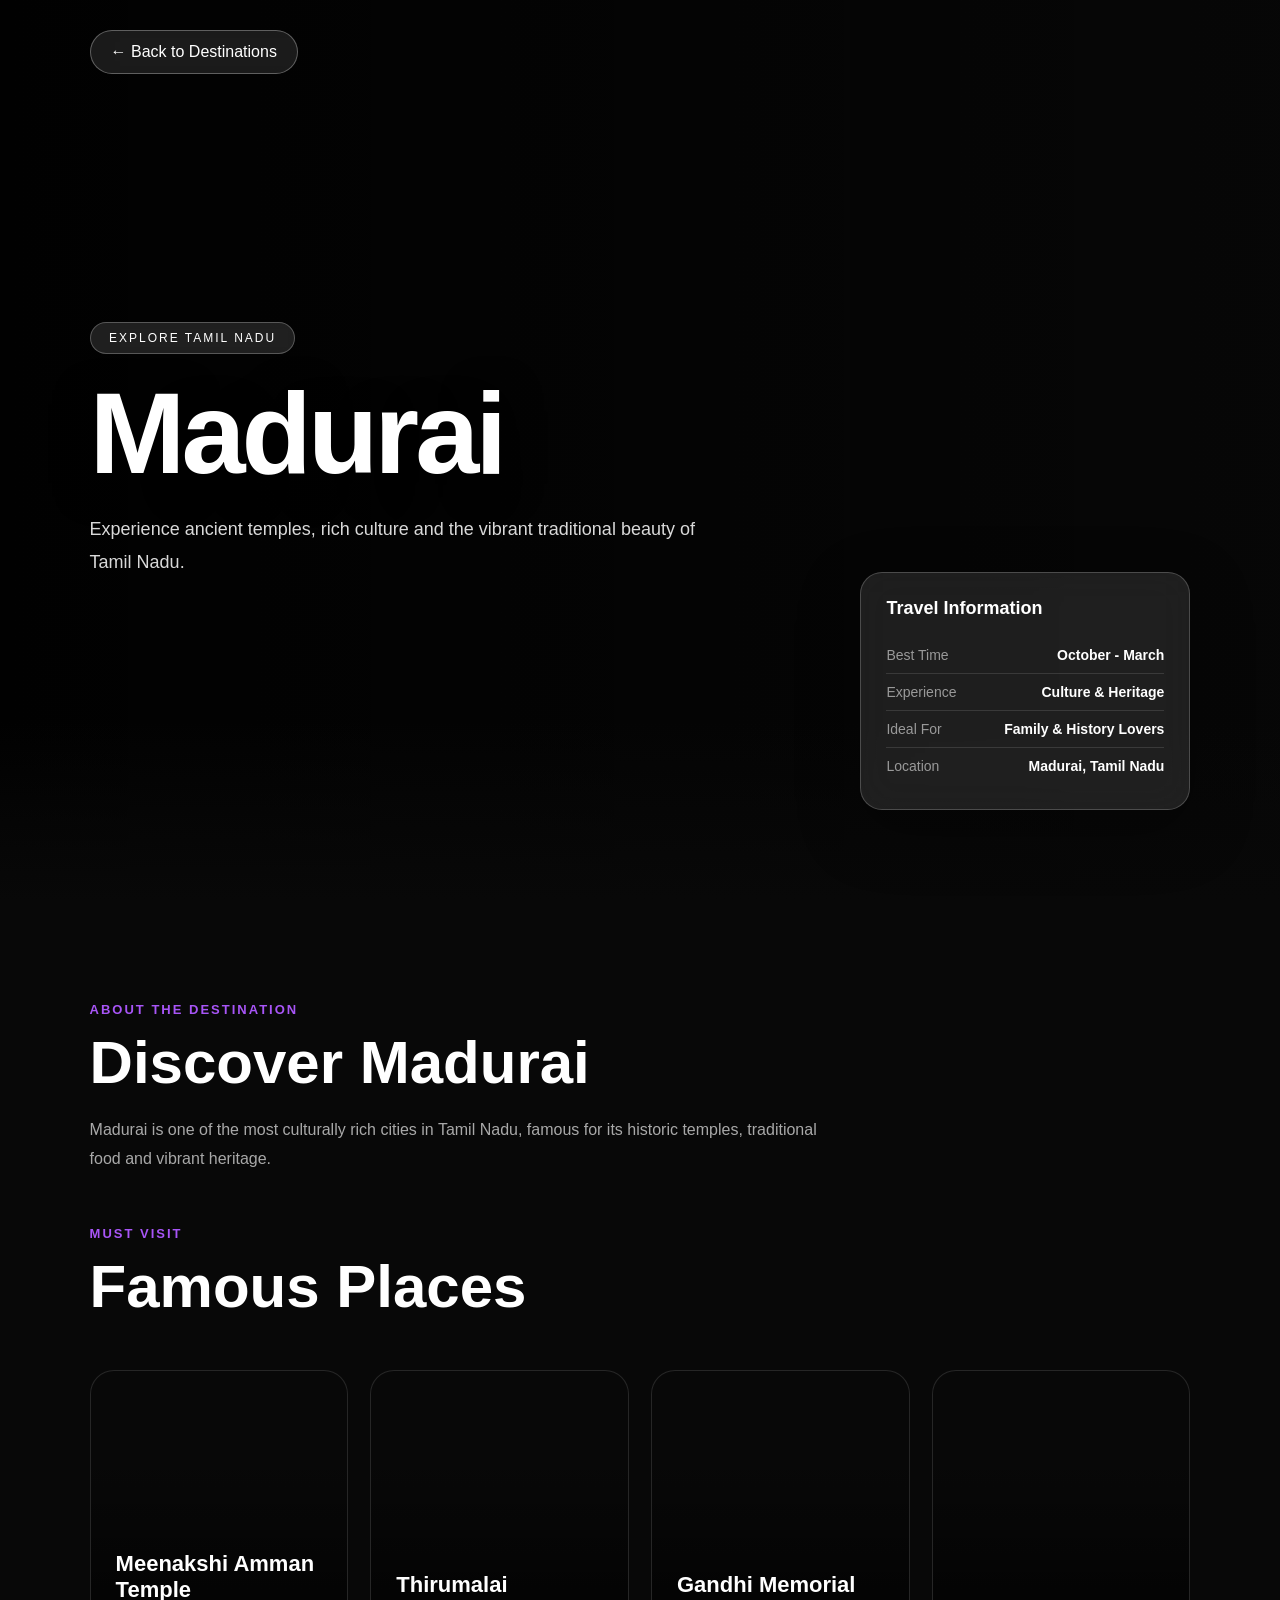
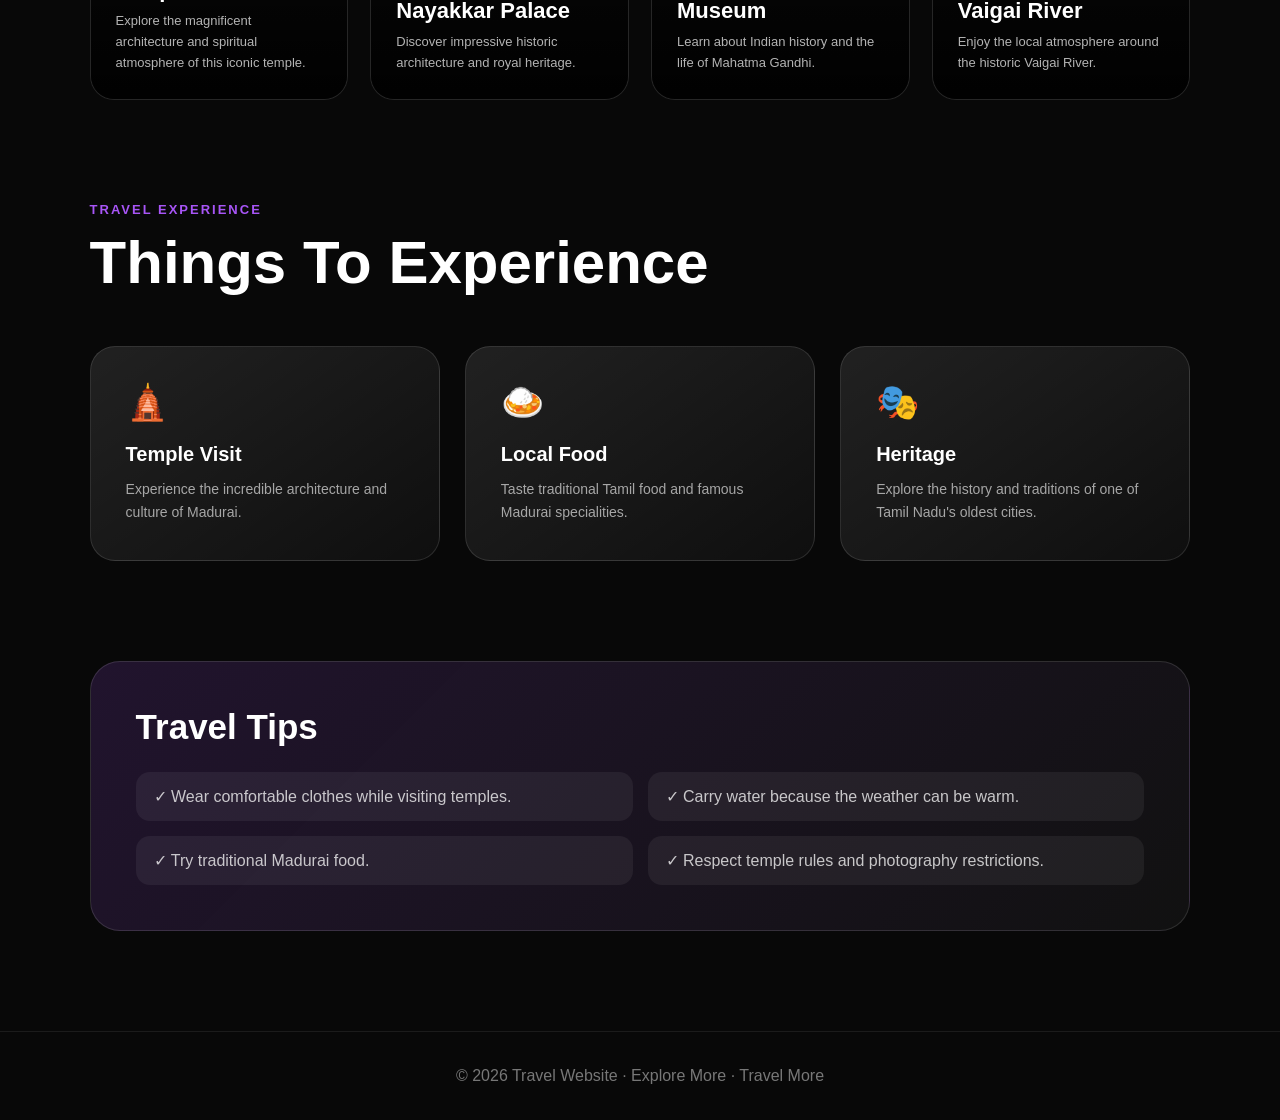
==== destination-details.html @ 2447166f "Update website page" ====
<!DOCTYPE html>
<html lang="en">

<head>
    <meta charset="UTF-8">
    <meta name="viewport" content="width=device-width, initial-scale=1.0">

    <title>Destination Details</title>

    <style>

        * {
            margin: 0;
            padding: 0;
            box-sizing: border-box;
        }

        html {
            scroll-behavior: smooth;
        }

        body {
            font-family: Arial, Helvetica, sans-serif;
            background: #080808;
            color: white;
        }


        /* =========================
           HERO
        ========================= */

        .details-hero {

            min-height: 100vh;

            position: relative;

            display: flex;
            align-items: center;

            padding: 80px 7%;

            background-size: cover;
            background-position: center;

            overflow: hidden;
        }


        .details-hero::before {

            content: "";

            position: absolute;

            inset: 0;

            background:
                linear-gradient(
                    90deg,
                    rgba(0,0,0,0.88),
                    rgba(0,0,0,0.55),
                    rgba(0,0,0,0.20)
                );

            z-index: 0;
        }


        .details-hero::after {

            content: "";

            position: absolute;

            left: 0;
            right: 0;
            bottom: 0;

            height: 180px;

            background:
                linear-gradient(
                    transparent,
                    #080808
                );

            z-index: 1;
        }


        /* =========================
           BACK BUTTON
        ========================= */

        .back-btn {

            position: absolute;

            top: 30px;
            left: 7%;

            z-index: 5;

            padding: 12px 20px;

            border: 1px solid rgba(255,255,255,0.3);

            border-radius: 30px;

            color: white;

            text-decoration: none;

            background: rgba(255,255,255,0.10);

            backdrop-filter: blur(12px);

            transition: 0.3s ease;
        }


        .back-btn:hover {

            background: rgba(255,255,255,0.22);

            transform: translateX(-4px);
        }


        /* =========================
           HERO CONTENT
        ========================= */

        .hero-content {

            position: relative;

            z-index: 3;

            max-width: 750px;
        }


        .hero-tag {

            display: inline-block;

            padding: 8px 18px;

            border-radius: 30px;

            background: rgba(255,255,255,0.12);

            border: 1px solid rgba(255,255,255,0.25);

            backdrop-filter: blur(10px);

            font-size: 12px;

            letter-spacing: 2px;

            margin-bottom: 25px;
        }


        .hero-content h1 {

            font-size: clamp(55px, 9vw, 120px);

            line-height: 0.95;

            margin-bottom: 25px;

            font-weight: 900;

            letter-spacing: -4px;

            text-shadow:
                0 10px 40px rgba(0,0,0,0.6);
        }


        .hero-content p {

            max-width: 650px;

            font-size: 18px;

            line-height: 1.8;

            color: rgba(255,255,255,0.85);
        }


        /* =========================
           QUICK INFO
        ========================= */

        .quick-info {

            position: absolute;

            right: 7%;
            bottom: 90px;

            z-index: 4;

            width: 330px;

            padding: 25px;

            border-radius: 22px;

            background: rgba(255,255,255,0.10);

            border: 1px solid rgba(255,255,255,0.20);

            backdrop-filter: blur(18px);

            box-shadow:
                0 20px 60px rgba(0,0,0,0.35);
        }


        .quick-info h3 {

            margin-bottom: 18px;

            font-size: 18px;
        }


        .info-row {

            display: flex;

            justify-content: space-between;

            gap: 20px;

            padding: 10px 0;

            border-bottom: 1px solid rgba(255,255,255,0.12);

            font-size: 14px;
        }


        .info-row:last-child {

            border-bottom: none;
        }


        .info-row span:first-child {

            color: rgba(255,255,255,0.55);
        }


        /* =========================
           CONTENT
        ========================= */

        .details-content {

            padding: 100px 7%;
        }


        .section-title {

            max-width: 750px;

            margin-bottom: 50px;
        }


        .section-title span {

            color: #a855f7;

            font-size: 13px;

            font-weight: 700;

            letter-spacing: 2px;
        }


        .section-title h2 {

            font-size: clamp(35px, 5vw, 60px);

            margin-top: 12px;

            line-height: 1.1;
        }


        .section-title p {

            margin-top: 20px;

            color: rgba(255,255,255,0.65);

            line-height: 1.8;

            font-size: 16px;
        }


        /* =========================
           FAMOUS PLACES
        ========================= */

        .places-grid {

            display: grid;

            grid-template-columns:
                repeat(4, 1fr);

            gap: 22px;
        }


        .place-card {

            min-height: 330px;

            padding: 25px;

            display: flex;

            flex-direction: column;

            justify-content: flex-end;

            border-radius: 24px;

            overflow: hidden;

            position: relative;

            background-size: cover;

            background-position: center;

            border: 1px solid rgba(255,255,255,0.12);

            transition:
                transform 0.4s ease,
                box-shadow 0.4s ease;
        }


        .place-card::before {

            content: "";

            position: absolute;

            inset: 0;

            background:
                linear-gradient(
                    transparent 25%,
                    rgba(0,0,0,0.90)
                );
        }


        .place-card:hover {

            transform: translateY(-10px);

            box-shadow:
                0 25px 50px rgba(0,0,0,0.45);
        }


        .place-card-content {

            position: relative;

            z-index: 2;
        }


        .place-card h3 {

            font-size: 22px;

            margin-bottom: 8px;
        }


        .place-card p {

            color: rgba(255,255,255,0.70);

            font-size: 13px;

            line-height: 1.6;
        }


        /* =========================
           EXPERIENCE
        ========================= */

        .experience-grid {

            display: grid;

            grid-template-columns:
                repeat(3, 1fr);

            gap: 25px;

            margin-top: 40px;
        }


        .experience-card {

            padding: 35px;

            border-radius: 25px;

            background:
                linear-gradient(
                    145deg,
                    rgba(255,255,255,0.10),
                    rgba(255,255,255,0.03)
                );

            border: 1px solid rgba(255,255,255,0.12);

            transition: 0.4s ease;
        }


        .experience-card:hover {

            transform: translateY(-8px);

            border-color:
                rgba(168,85,247,0.5);
        }


        .experience-icon {

            font-size: 35px;

            margin-bottom: 20px;
        }


        .experience-card h3 {

            margin-bottom: 12px;

            font-size: 20px;
        }


        .experience-card p {

            color: rgba(255,255,255,0.62);

            line-height: 1.7;

            font-size: 14px;
        }


        /* =========================
           TRAVEL TIPS
        ========================= */

        .tips-box {

            margin-top: 100px;

            padding: 45px;

            border-radius: 30px;

            background:
                linear-gradient(
                    135deg,
                    rgba(168,85,247,0.16),
                    rgba(255,255,255,0.04)
                );

            border: 1px solid rgba(255,255,255,0.12);
        }


        .tips-box h2 {

            margin-bottom: 25px;

            font-size: 35px;
        }


        .tips-list {

            display: grid;

            grid-template-columns:
                repeat(2, 1fr);

            gap: 15px;
        }


        .tip {

            padding: 15px 18px;

            border-radius: 14px;

            background: rgba(255,255,255,0.06);

            color: rgba(255,255,255,0.75);
        }


        /* =========================
           FOOTER
        ========================= */

        footer {

            padding: 35px 7%;

            text-align: center;

            color: rgba(255,255,255,0.45);

            border-top:
                1px solid rgba(255,255,255,0.08);
        }


        /* =========================
           TABLET
        ========================= */

        @media (max-width: 1000px) {

            .quick-info {

                position: relative;

                right: auto;
                bottom: auto;

                margin-top: 40px;

                width: 100%;

                max-width: 500px;
            }


            .details-hero {

                padding-top: 130px;

                flex-direction: column;

                align-items: flex-start;
            }


            .places-grid {

                grid-template-columns:
                    repeat(2, 1fr);
            }


            .experience-grid {

                grid-template-columns:
                    repeat(2, 1fr);
            }
        }


        /* =========================
           MOBILE
        ========================= */

        @media (max-width: 600px) {

            .details-hero {

                padding:
                    120px 20px 70px;
            }


            .back-btn {

                left: 20px;

                top: 25px;
            }


            .hero-content h1 {

                font-size: 58px;

                letter-spacing: -2px;
            }


            .hero-content p {

                font-size: 15px;

                line-height: 1.7;
            }


            .quick-info {

                padding: 20px;
            }


            .details-content {

                padding:
                    70px 20px;
            }


            .places-grid {

                grid-template-columns:
                    1fr;
            }


            .experience-grid {

                grid-template-columns:
                    1fr;
            }


            .tips-box {

                padding: 25px;
            }


            .tips-list {

                grid-template-columns:
                    1fr;
            }
        }

    </style>
</head>


<body>


    <!-- HERO -->

    <section
        class="details-hero"
        id="detailsHero"
    >

        <a
            href="index.html"
            class="back-btn"
        >
            ← Back to Destinations
        </a>


        <div class="hero-content">

            <span class="hero-tag">
                EXPLORE TAMIL NADU
            </span>


            <h1 id="placeTitle">
                Madurai
            </h1>


            <p id="placeDescription">
                Discover the beauty, culture and unforgettable
                experiences of this wonderful destination.
            </p>

        </div>


        <div class="quick-info">

            <h3>
                Travel Information
            </h3>


            <div class="info-row">

                <span>
                    Best Time
                </span>

                <strong id="bestTime">
                    October - March
                </strong>

            </div>


            <div class="info-row">

                <span>
                    Experience
                </span>

                <strong id="experience">
                    Culture
                </strong>

            </div>


            <div class="info-row">

                <span>
                    Ideal For
                </span>

                <strong id="idealFor">
                    Family & Friends
                </strong>

            </div>


            <div class="info-row">

                <span>
                    Location
                </span>

                <strong id="location">
                    Tamil Nadu
                </strong>

            </div>

        </div>

    </section>



    <!-- ABOUT -->

    <section class="details-content">

        <div class="section-title">

            <span>
                ABOUT THE DESTINATION
            </span>

            <h2 id="aboutTitle">
                Discover Madurai
            </h2>

            <p id="aboutText">
                Madurai is a beautiful destination known for
                its history, culture, architecture and
                unforgettable travel experiences.
            </p>

        </div>



        <!-- FAMOUS PLACES -->

        <div class="section-title">

            <span>
                MUST VISIT
            </span>

            <h2>
                Famous Places
            </h2>

        </div>


        <div
            class="places-grid"
            id="placesGrid"
        >
        </div>



        <!-- EXPERIENCE -->

        <div
            class="section-title"
            style="margin-top:100px;"
        >

            <span>
                TRAVEL EXPERIENCE
            </span>

            <h2>
                Things To Experience
            </h2>

        </div>


        <div
            class="experience-grid"
            id="experienceGrid"
        >
        </div>



        <!-- TRAVEL TIPS -->

        <div class="tips-box">

            <h2>
                Travel Tips
            </h2>


            <div
                class="tips-list"
                id="tipsList"
            >
            </div>

        </div>

    </section>



    <footer>

        © 2026 Travel Website · Explore More · Travel More

    </footer>



    <script>

        /* ==========================================
           DESTINATION DETAILS DATA
        ========================================== */


        const destinationDetails = {

            "Ooty": {

                image:
                    "https://www.clubmahindra.com/blog/media/section_images/ultimate-o-8ac88a2da056a3d.jpg",

                description:
                    "Escape into misty hills, peaceful lakes and beautiful tea gardens surrounded by nature.",

                bestTime:
                    "October - June",

                experience:
                    "Nature",

                idealFor:
                    "Family & Couples",

                location:
                    "Nilgiris, Tamil Nadu",

                about:
                    "Ooty is a beautiful hill station surrounded by green mountains, tea gardens, peaceful lakes and cool weather.",

                places: [

                    {
                        name: "Ooty Lake",
                        text: "Enjoy peaceful boating and beautiful views.",
                        image: "https://images.unsplash.com/photo-1500534623283-312aade485b7?auto=format&fit=crop&w=900&q=80"
                    },

                    {
                        name: "Doddabetta Peak",
                        text: "Enjoy panoramic views of the Nilgiri hills.",
                        image: "https://images.unsplash.com/photo-1464822759023-fed622ff2c3b?auto=format&fit=crop&w=900&q=80"
                    },

                    {
                        name: "Tea Gardens",
                        text: "Walk through beautiful green tea plantations.",
                        image: "https://images.unsplash.com/photo-1597318181409-cf64d0f5f7c0?auto=format&fit=crop&w=900&q=80"
                    },

                    {
                        name: "Botanical Garden",
                        text: "Explore colourful plants and peaceful gardens.",
                        image: "https://images.unsplash.com/photo-1585320806297-9794b3e4eeae?auto=format&fit=crop&w=900&q=80"
                    }

                ],

                experiences: [

                    ["🌿", "Nature Walks", "Enjoy peaceful walks surrounded by mountains and greenery."],

                    ["🚤", "Boating", "Spend relaxing time near the beautiful Ooty Lake."],

                    ["🍵", "Tea Experience", "Explore the famous tea gardens of the Nilgiris."]

                ],

                tips: [

                    "Carry warm clothes because the weather can be cool.",

                    "Start sightseeing early to avoid crowds.",

                    "Try the famous Nilgiri tea.",

                    "Keep your camera ready for scenic mountain views."

                ]

            },


            "Kodaikanal": {

                image:
                    "https://commons.wikimedia.org/wiki/Special:FilePath/Boating_in_Kodaikanal_Lake_with_Mist.jpg?width=1000",

                description:
                    "Discover cool mountain views, peaceful lakes and charming places surrounded by greenery.",

                bestTime:
                    "April - June",

                experience:
                    "Hill Station",

                idealFor:
                    "Couples & Family",

                location:
                    "Dindigul, Tamil Nadu",

                about:
                    "Kodaikanal is a peaceful hill station famous for its lake, misty mountains, waterfalls and beautiful viewpoints.",

                places: [

                    {
                        name: "Kodaikanal Lake",
                        text: "Enjoy boating and peaceful views around the lake.",
                        image: "https://images.unsplash.com/photo-1500534623283-312aade485b7?auto=format&fit=crop&w=900&q=80"
                    },

                    {
                        name: "Coaker's Walk",
                        text: "Enjoy beautiful valley views from this scenic walkway.",
                        image: "https://images.unsplash.com/photo-1464822759023-fed622ff2c3b?auto=format&fit=crop&w=900&q=80"
                    },

                    {
                        name: "Pillar Rocks",
                        text: "See the famous tall rock formations surrounded by mist.",
                        image: "https://images.unsplash.com/photo-1500534623283-312aade485b7?auto=format&fit=crop&w=900&q=80"
                    },

                    {
                        name: "Silver Cascade",
                        text: "Visit one of the popular waterfalls near Kodaikanal.",
                        image: "https://images.unsplash.com/photo-1433086966358-54859d0ed716?auto=format&fit=crop&w=900&q=80"
                    }

                ],

                experiences: [

                    ["🏔️", "Mountain Views", "Enjoy beautiful landscapes and misty mountain scenery."],

                    ["🚲", "Cycling", "Explore the peaceful roads around the hill station."],

                    ["💧", "Waterfalls", "Discover beautiful waterfalls surrounded by greenery."]

                ],

                tips: [

                    "Carry a light jacket or sweater.",

                    "Avoid driving too fast on hill roads.",

                    "Visit viewpoints during clear weather.",

                    "Keep comfortable shoes for walking."

                ]

            },


            "Madurai": {

                image:
                    "https://www.tamilnadutemples.in/img/madurai-meenakshi/madurai-meenakshi-4.jpg",

                description:
                    "Experience ancient temples, rich culture and the vibrant traditional beauty of Tamil Nadu.",

                bestTime:
                    "October - March",

                experience:
                    "Culture & Heritage",

                idealFor:
                    "Family & History Lovers",

                location:
                    "Madurai, Tamil Nadu",

                about:
                    "Madurai is one of the most culturally rich cities in Tamil Nadu, famous for its historic temples, traditional food and vibrant heritage.",

                places: [

                    {
                        name: "Meenakshi Amman Temple",
                        text: "Explore the magnificent architecture and spiritual atmosphere of this iconic temple.",
                        image: "https://images.unsplash.com/photo-1600100397608-f010f7c1f2a6?auto=format&fit=crop&w=900&q=80"
                    },

                    {
                        name: "Thirumalai Nayakkar Palace",
                        text: "Discover impressive historic architecture and royal heritage.",
                        image: "https://images.unsplash.com/photo-1524492412937-b28074a5d7da?auto=format&fit=crop&w=900&q=80"
                    },

                    {
                        name: "Gandhi Memorial Museum",
                        text: "Learn about Indian history and the life of Mahatma Gandhi.",
                        image: "https://images.unsplash.com/photo-1564507592333-c60657eea523?auto=format&fit=crop&w=900&q=80"
                    },

                    {
                        name: "Vaigai River",
                        text: "Enjoy the local atmosphere around the historic Vaigai River.",
                        image: "https://images.unsplash.com/photo-1470252649378-9c29740c9fa8?auto=format&fit=crop&w=900&q=80"
                    }

                ],

                experiences: [

                    ["🛕", "Temple Visit", "Experience the incredible architecture and culture of Madurai."],

                    ["🍛", "Local Food", "Taste traditional Tamil food and famous Madurai specialities."],

                    ["🎭", "Heritage", "Explore the history and traditions of one of Tamil Nadu's oldest cities."]

                ],

                tips: [

                    "Wear comfortable clothes while visiting temples.",

                    "Carry water because the weather can be warm.",

                    "Try traditional Madurai food.",

                    "Respect temple rules and photography restrictions."

                ]

            },


            "Rameshwaram": {

                image:
                    "https://www.daiwikhotels.com/wp-content/uploads/2024/07/Rectangle-18262-3-2048x1262.jpg",

                description:
                    "Explore sacred temples, beautiful coastal views and one of Tamil Nadu's iconic destinations.",

                bestTime:
                    "October - April",

                experience:
                    "Spiritual & Beach",

                idealFor:
                    "Family & Pilgrims",

                location:
                    "Ramanathapuram, Tamil Nadu",

                about:
                    "Rameshwaram is a famous coastal destination known for its spiritual importance, beautiful beaches and historic landmarks.",

                places: [

                    {
                        name: "Ramanathaswamy Temple",
                        text: "Visit the famous temple known for its magnificent corridors.",
                        image: "https://images.unsplash.com/photo-1564507592333-c60657eea523?auto=format&fit=crop&w=900&q=80"
                    },

                    {
                        name: "Pamban Bridge",
                        text: "Enjoy the spectacular sea views around the historic bridge.",
                        image: "https://images.unsplash.com/photo-1500534623283-312aade485b7?auto=format&fit=crop&w=900&q=80"
                    },

                    {
                        name: "Dhanushkodi",
                        text: "Explore the fascinating coastal landscape of Dhanushkodi.",
                        image: "https://images.unsplash.com/photo-1507525428034-b723cf961d3e?auto=format&fit=crop&w=900&q=80"
                    },

                    {
                        name: "Ariyaman Beach",
                        text: "Relax beside the peaceful coastal waters.",
                        image: "https://images.unsplash.com/photo-1507525428034-b723cf961d3e?auto=format&fit=crop&w=900&q=80"
                    }

                ],

                experiences: [

                    ["🌊", "Beach Time", "Enjoy peaceful coastal views and sea breeze."],

                    ["🛕", "Spiritual Journey", "Explore the famous temples and spiritual landmarks."],

                    ["🚗", "Road Trip", "Enjoy the scenic journey across the Pamban region."]

                ],

                tips: [

                    "Carry sun protection and water.",

                    "Visit temples early in the morning.",

                    "Check local conditions before visiting Dhanushkodi.",

                    "Wear comfortable footwear."

                ]

            },


            "Kanyakumari": {

                image:
                    "https://commons.wikimedia.org/wiki/Special:FilePath/Vivekananda_Rock_Memorial%2C_Kanyakumari.jpg?width=1000",

                description:
                    "Enjoy stunning ocean views, beautiful sunsets and the unique meeting point of three seas.",

                bestTime:
                    "October - March",

                experience:
                    "Beach & Heritage",

                idealFor:
                    "Family & Couples",

                location:
                    "Kanyakumari, Tamil Nadu",

                about:
                    "Kanyakumari is the southernmost coastal destination of mainland India, famous for its ocean views, sunrise and sunset.",

                places: [

                    {
                        name: "Vivekananda Rock Memorial",
                        text: "Visit the iconic memorial located in the sea.",
                        image: "https://images.unsplash.com/photo-1507525428034-b723cf961d3e?auto=format&fit=crop&w=900&q=80"
                    },

                    {
                        name: "Thiruvalluvar Statue",
                        text: "See the magnificent statue standing beside the memorial.",
                        image: "https://images.unsplash.com/photo-1500534623283-312aade485b7?auto=format&fit=crop&w=900&q=80"
                    },

                    {
                        name: "Sunset Point",
                        text: "Enjoy beautiful evening views over the ocean.",
                        image: "https://images.unsplash.com/photo-1500534623283-312aade485b7?auto=format&fit=crop&w=900&q=80"
                    },

                    {
                        name: "Kanyakumari Beach",
                        text: "Relax and enjoy the coastal atmosphere.",
                        image: "https://images.unsplash.com/photo-1507525428034-b723cf961d3e?auto=format&fit=crop&w=900&q=80"
                    }

                ],

                experiences: [

                    ["🌅", "Sunset", "Watch beautiful sunsets over the meeting point of the seas."],

                    ["🌊", "Ocean Views", "Enjoy the unique coastal landscape of Kanyakumari."],

                    ["⛵", "Boat Ride", "Take a boat ride towards the famous rock memorial."]

                ],

                tips: [

                    "Reach the sunrise point early.",

                    "Carry sunglasses and sunscreen.",

                    "Keep some extra time for boat rides.",

                    "Avoid visiting during heavy rain or rough sea conditions."

                ]

            },


            "Yercaud": {

                image:
                    "https://commons.wikimedia.org/wiki/Special:FilePath/Yercaud_lake.jpg?width=1000",

                description:
                    "Relax among green hills, peaceful lakes and scenic viewpoints in this beautiful hill station.",

                bestTime:
                    "October - June",

                experience:
                    "Nature & Hills",

                idealFor:
                    "Family & Couples",

                location:
                    "Salem, Tamil Nadu",

                about:
                    "Yercaud is a peaceful hill station surrounded by coffee plantations, forests, viewpoints and a beautiful lake.",

                places: [

                    {
                        name: "Yercaud Lake",
                        text: "Enjoy boating and peaceful surroundings.",
                        image: "https://images.unsplash.com/photo-1500534623283-312aade485b7?auto=format&fit=crop&w=900&q=80"
                    },

                    {
                        name: "Pagoda Point",
                        text: "Enjoy panoramic views of the surrounding valleys.",
                        image: "https://images.unsplash.com/photo-1464822759023-fed622ff2c3b?auto=format&fit=crop&w=900&q=80"
                    },

                    {
                        name: "Lady's Seat",
                        text: "Relax at one of Yercaud's famous viewpoints.",
                        image: "https://images.unsplash.com/photo-1464822759023-fed622ff2c3b?auto=format&fit=crop&w=900&q=80"
                    },

                    {
                        name: "Coffee Plantations",
                        text: "Explore the green coffee-growing landscapes.",
                        image: "https://images.unsplash.com/photo-1447933601403-0c6688de566e?auto=format&fit=crop&w=900&q=80"
                    }

                ],

                experiences: [

                    ["🌲", "Nature", "Enjoy fresh air and peaceful green surroundings."],

                    ["☕", "Coffee", "Explore the famous coffee plantations of the region."],

                    ["🏔️", "Viewpoints", "Enjoy beautiful valley and mountain views."]

                ],

                tips: [

                    "Carry light warm clothes.",

                    "Drive carefully on hill roads.",

                    "Visit viewpoints during clear weather.",

                    "Try locally grown coffee."

                ]

            },


            "Thanjavur": {

                image:
                    "https://commons.wikimedia.org/wiki/Special:FilePath/Brihadisvara_Temple_during_Maha_Shivaratri-WUS03611_%28edit%29.jpg?width=1000",

                description:
                    "Discover magnificent temples, traditional art and the rich cultural heritage of Tamil Nadu.",

                bestTime:
                    "October - March",

                experience:
                    "Heritage & Culture",

                idealFor:
                    "History Lovers",

                location:
                    "Thanjavur, Tamil Nadu",

                about:
                    "Thanjavur is a major cultural destination known for magnificent temples, classical art, music and traditional heritage.",

                places: [

                    {
                        name: "Brihadeeswarar Temple",
                        text: "Explore the magnificent Chola-era temple architecture.",
                        image: "https://images.unsplash.com/photo-1564507592333-c60657eea523?auto=format&fit=crop&w=900&q=80"
                    },

                    {
                        name: "Thanjavur Palace",
                        text: "Discover the royal history and architecture of Thanjavur.",
                        image: "https://images.unsplash.com/photo-1524492412937-b28074a5d7da?auto=format&fit=crop&w=900&q=80"
                    },

                    {
                        name: "Saraswathi Mahal Library",
                        text: "Explore an important centre of traditional manuscripts and knowledge.",
                        image: "https://images.unsplash.com/photo-1507842217343-583bb7270b66?auto=format&fit=crop&w=900&q=80"
                    },

                    {
                        name: "Art & Handicrafts",
                        text: "Discover famous traditional Thanjavur artistic work.",
                        image: "https://images.unsplash.com/photo-1577083552431-6e5fd01988f5?auto=format&fit=crop&w=900&q=80"
                    }

                ],

                experiences: [

                    ["🛕", "Temple Heritage", "Explore magnificent Chola architecture."],

                    ["🎨", "Traditional Art", "Discover the famous artistic traditions of Thanjavur."],

                    ["📜", "History", "Learn about the rich cultural history of the region."]

                ],

                tips: [

                    "Wear comfortable clothes for temple visits.",

                    "Start sightseeing early.",

                    "Respect heritage-site rules.",

                    "Carry water during outdoor sightseeing."

                ]

            },


            "Coimbatore": {

                image:
                    "https://commons.wikimedia.org/wiki/Special:FilePath/Adiyogi_Shiva_steel_burst_2018.jpg?width=1000",

                description:
                    "Explore waterfalls, temples, greenery and the beautiful natural surroundings of Coimbatore.",

                bestTime:
                    "September - March",

                experience:
                    "Nature & City",

                idealFor:
                    "Family & Friends",

                location:
                    "Coimbatore, Tamil Nadu",

                about:
                    "Coimbatore is a vibrant city surrounded by beautiful mountains, waterfalls, temples and natural attractions.",

                places: [

                    {
                        name: "Adiyogi",
                        text: "Visit the famous giant Adiyogi statue near the foothills.",
                        image: "https://images.unsplash.com/photo-1548013146-72479768bada?auto=format&fit=crop&w=900&q=80"
                    },

                    {
                        name: "Marudamalai Temple",
                        text: "Explore the famous hill temple surrounded by nature.",
                        image: "https://images.unsplash.com/photo-1564507592333-c60657eea523?auto=format&fit=crop&w=900&q=80"
                    },

                    {
                        name: "Siruvani",
                        text: "Enjoy the scenic natural surroundings of the Siruvani region.",
                        image: "https://images.unsplash.com/photo-1433086966358-54859d0ed716?auto=format&fit=crop&w=900&q=80"
                    },

                    {
                        name: "Valparai",
                        text: "Explore tea estates and beautiful mountain landscapes.",
                        image: "https://images.unsplash.com/photo-1464822759023-fed622ff2c3b?auto=format&fit=crop&w=900&q=80"
                    }

                ],

                experiences: [

                    ["🌄", "Mountain Trip", "Explore scenic mountain roads and landscapes."],

                    ["🌿", "Nature", "Enjoy waterfalls and green surroundings."],

                    ["🛕", "Temples", "Visit famous temples surrounded by nature."]

                ],

                tips: [

                    "Plan extra time for mountain trips.",

                    "Carry comfortable shoes.",

                    "Check weather before visiting waterfalls.",

                    "Keep water with you during sightseeing."

                ]

            },


            "Trichy": {

                image:
                    "https://commons.wikimedia.org/wiki/Special:FilePath/Rock_Fortress_-_Tiruchirappalli_-_India.JPG?width=1000",

                description:
                    "Visit historic temples, magnificent rock formations and fascinating cultural landmarks.",

                bestTime:
                    "October - March",

                experience:
                    "History & Culture",

                idealFor:
                    "Family & History Lovers",

                location:
                    "Tiruchirappalli, Tamil Nadu",

                about:
                    "Trichy is a historic city known for its rock fort, ancient temples and important cultural landmarks.",

                places: [

                    {
                        name: "Rockfort Temple",
                        text: "Climb the historic rock and enjoy city views.",
                        image: "https://images.unsplash.com/photo-1564507592333-c60657eea523?auto=format&fit=crop&w=900&q=80"
                    },

                    {
                        name: "Sri Ranganathaswamy Temple",
                        text: "Explore the magnificent temple complex at Srirangam.",
                        image: "https://images.unsplash.com/photo-1564507592333-c60657eea523?auto=format&fit=crop&w=900&q=80"
                    },

                    {
                        name: "Kallanai",
                        text: "Visit the historic Grand Anicut across the Cauvery River.",
                        image: "https://images.unsplash.com/photo-1470252649378-9c29740c9fa8?auto=format&fit=crop&w=900&q=80"
                    },

                    {
                        name: "Srirangam",
                        text: "Discover the historic island town and its cultural heritage.",
                        image: "https://images.unsplash.com/photo-1524492412937-b28074a5d7da?auto=format&fit=crop&w=900&q=80"
                    }

                ],

                experiences: [

                    ["🛕", "Temple Tour", "Explore famous temples and historic architecture."],

                    ["🏛️", "Heritage", "Discover the rich history of Trichy."],

                    ["🌊", "River Views", "Enjoy scenic views around the Cauvery region."]

                ],

                tips: [

                    "Wear comfortable footwear for temple visits.",

                    "Start early when visiting multiple attractions.",

                    "Carry water during outdoor sightseeing.",

                    "Respect temple rules."

                ]

            },


            "Velankanni": {

                image:
                    "https://commons.wikimedia.org/wiki/Special:FilePath/Velankanni_Church_2026.jpg?width=1000",

                description:
                    "Experience a peaceful coastal destination known for its famous church and spiritual atmosphere.",

                bestTime:
                    "August - February",

                experience:
                    "Spiritual & Coastal",

                idealFor:
                    "Family & Pilgrims",

                location:
                    "Nagapattinam, Tamil Nadu",

                about:
                    "Velankanni is a peaceful coastal destination famous for its Basilica, spiritual importance and nearby beaches.",

                places: [

                    {
                        name: "Velankanni Basilica",
                        text: "Visit the famous Basilica and experience its peaceful atmosphere.",
                        image: "https://images.unsplash.com/photo-1524492412937-b28074a5d7da?auto=format&fit=crop&w=900&q=80"
                    },

                    {
                        name: "Velankanni Beach",
                        text: "Relax and enjoy the peaceful coastal surroundings.",
                        image: "https://images.unsplash.com/photo-1507525428034-b723cf961d3e?auto=format&fit=crop&w=900&q=80"
                    },

                    {
                        name: "Nagapattinam",
                        text: "Explore nearby coastal attractions and local culture.",
                        image: "https://images.unsplash.com/photo-1470252649378-9c29740c9fa8?auto=format&fit=crop&w=900&q=80"
                    },

                    {
                        name: "Local Streets",
                        text: "Experience the local atmosphere around the pilgrimage town.",
                        image: "https://images.unsplash.com/photo-1519817650390-64a93db51149?auto=format&fit=crop&w=900&q=80"
                    }

                ],

                experiences: [

                    ["⛪", "Spiritual Visit", "Experience the peaceful atmosphere of the Basilica."],

                    ["🌊", "Beach", "Relax near the beautiful coastal area."],

                    ["🚶", "Local Explore", "Walk around the town and discover its local atmosphere."]

                ],

                tips: [

                    "Dress respectfully when visiting religious places.",

                    "Avoid peak crowds if you prefer a peaceful visit.",

                    "Carry water during outdoor sightseeing.",

                    "Keep important belongings safe in crowded areas."

                ]

            },


            "Chennai": {

                image:
                    "https://images.unsplash.com/photo-1582510003544-4d00b7f74220?auto=format&fit=crop&w=1600&q=85",

                description:
                    "Experience beaches, culture, food, shopping and the vibrant city life of Tamil Nadu's capital.",

                bestTime:
                    "November - February",

                experience:
                    "City & Beach",

                idealFor:
                    "Family & Friends",

                location:
                    "Chennai, Tamil Nadu",

                about:
                    "Chennai is a vibrant coastal city known for Marina Beach, temples, cultural attractions, shopping and delicious South Indian food.",

                places: [

                    {
                        name: "Marina Beach",
                        text: "Enjoy one of India's famous urban beaches.",
                        image: "https://images.unsplash.com/photo-1507525428034-b723cf961d3e?auto=format&fit=crop&w=900&q=80"
                    },

                    {
                        name: "Kapaleeshwarar Temple",
                        text: "Explore beautiful traditional Dravidian architecture.",
                        image: "https://images.unsplash.com/photo-1564507592333-c60657eea523?auto=format&fit=crop&w=900&q=80"
                    },

                    {
                        name: "Fort St. George",
                        text: "Discover an important historic landmark of Chennai.",
                        image: "https://images.unsplash.com/photo-1524492412937-b28074a5d7da?auto=format&fit=crop&w=900&q=80"
                    },

                    {
                        name: "Mylapore",
                        text: "Explore traditional streets, temples and local culture.",
                        image: "https://images.unsplash.com/photo-1519817650390-64a93db51149?auto=format&fit=crop&w=900&q=80"
                    }

                ],

                experiences: [

                    ["🌊", "Beach", "Enjoy the beautiful Chennai coastline."],

                    ["🍛", "Food", "Taste traditional South Indian food and Chennai specialities."],

                    ["🛍️", "Shopping", "Explore markets, shopping streets and modern malls."]

                ],

                tips: [

                    "Avoid travelling during peak traffic hours.",

                    "Carry water because Chennai can be hot.",

                    "Use comfortable footwear for sightseeing.",

                    "Visit beaches during morning or evening."

                ]

            }

        };



        /* ==========================================
           GET SELECTED DESTINATION
        ========================================== */

        const params =
            new URLSearchParams(window.location.search);

        const place =
            params.get("place") || "Madurai";


        const destination =
            destinationDetails[place] ||
            destinationDetails["Madurai"];



        /* ==========================================
           UPDATE HERO
        ========================================== */

        document.getElementById("detailsHero")
            .style.backgroundImage =
            `url("${destination.image}")`;


        document.getElementById("placeTitle")
            .textContent =
            place;


        document.getElementById("placeDescription")
            .textContent =
            destination.description;



        /* ==========================================
           QUICK INFORMATION
        ========================================== */

        document.getElementById("bestTime")
            .textContent =
            destination.bestTime;


        document.getElementById("experience")
            .textContent =
            destination.experience;


        document.getElementById("idealFor")
            .textContent =
            destination.idealFor;


        document.getElementById("location")
            .textContent =
            destination.location;



        /* ==========================================
           ABOUT
        ========================================== */

        document.getElementById("aboutTitle")
            .textContent =
            `Discover ${place}`;


        document.getElementById("aboutText")
            .textContent =
            destination.about;



        /* ==========================================
           FAMOUS PLACES
        ========================================== */

        const placesGrid =
            document.getElementById("placesGrid");


        destination.places.forEach(
            function(placeData) {

                placesGrid.innerHTML += `

                    <div
                        class="place-card"
                        style="background-image:
                        url('${placeData.image}')"
                    >

                        <div class="place-card-content">

                            <h3>
                                ${placeData.name}
                            </h3>

                            <p>
                                ${placeData.text}
                            </p>

                        </div>

                    </div>

                `;

            }
        );



        /* ==========================================
           EXPERIENCES
        ========================================== */

        const experienceGrid =
            document.getElementById("experienceGrid");


        destination.experiences.forEach(
            function(item) {

                experienceGrid.innerHTML += `

                    <div class="experience-card">

                        <div class="experience-icon">
                            ${item[0]}
                        </div>

                        <h3>
                            ${item[1]}
                        </h3>

                        <p>
                            ${item[2]}
                        </p>

                    </div>

                `;

            }
        );



        /* ==========================================
           TRAVEL TIPS
        ========================================== */

        const tipsList =
            document.getElementById("tipsList");


        destination.tips.forEach(
            function(tip) {

                tipsList.innerHTML += `

                    <div class="tip">
                        ✓ ${tip}
                    </div>

                `;

            }
        );

    </script>

</body>

</html>
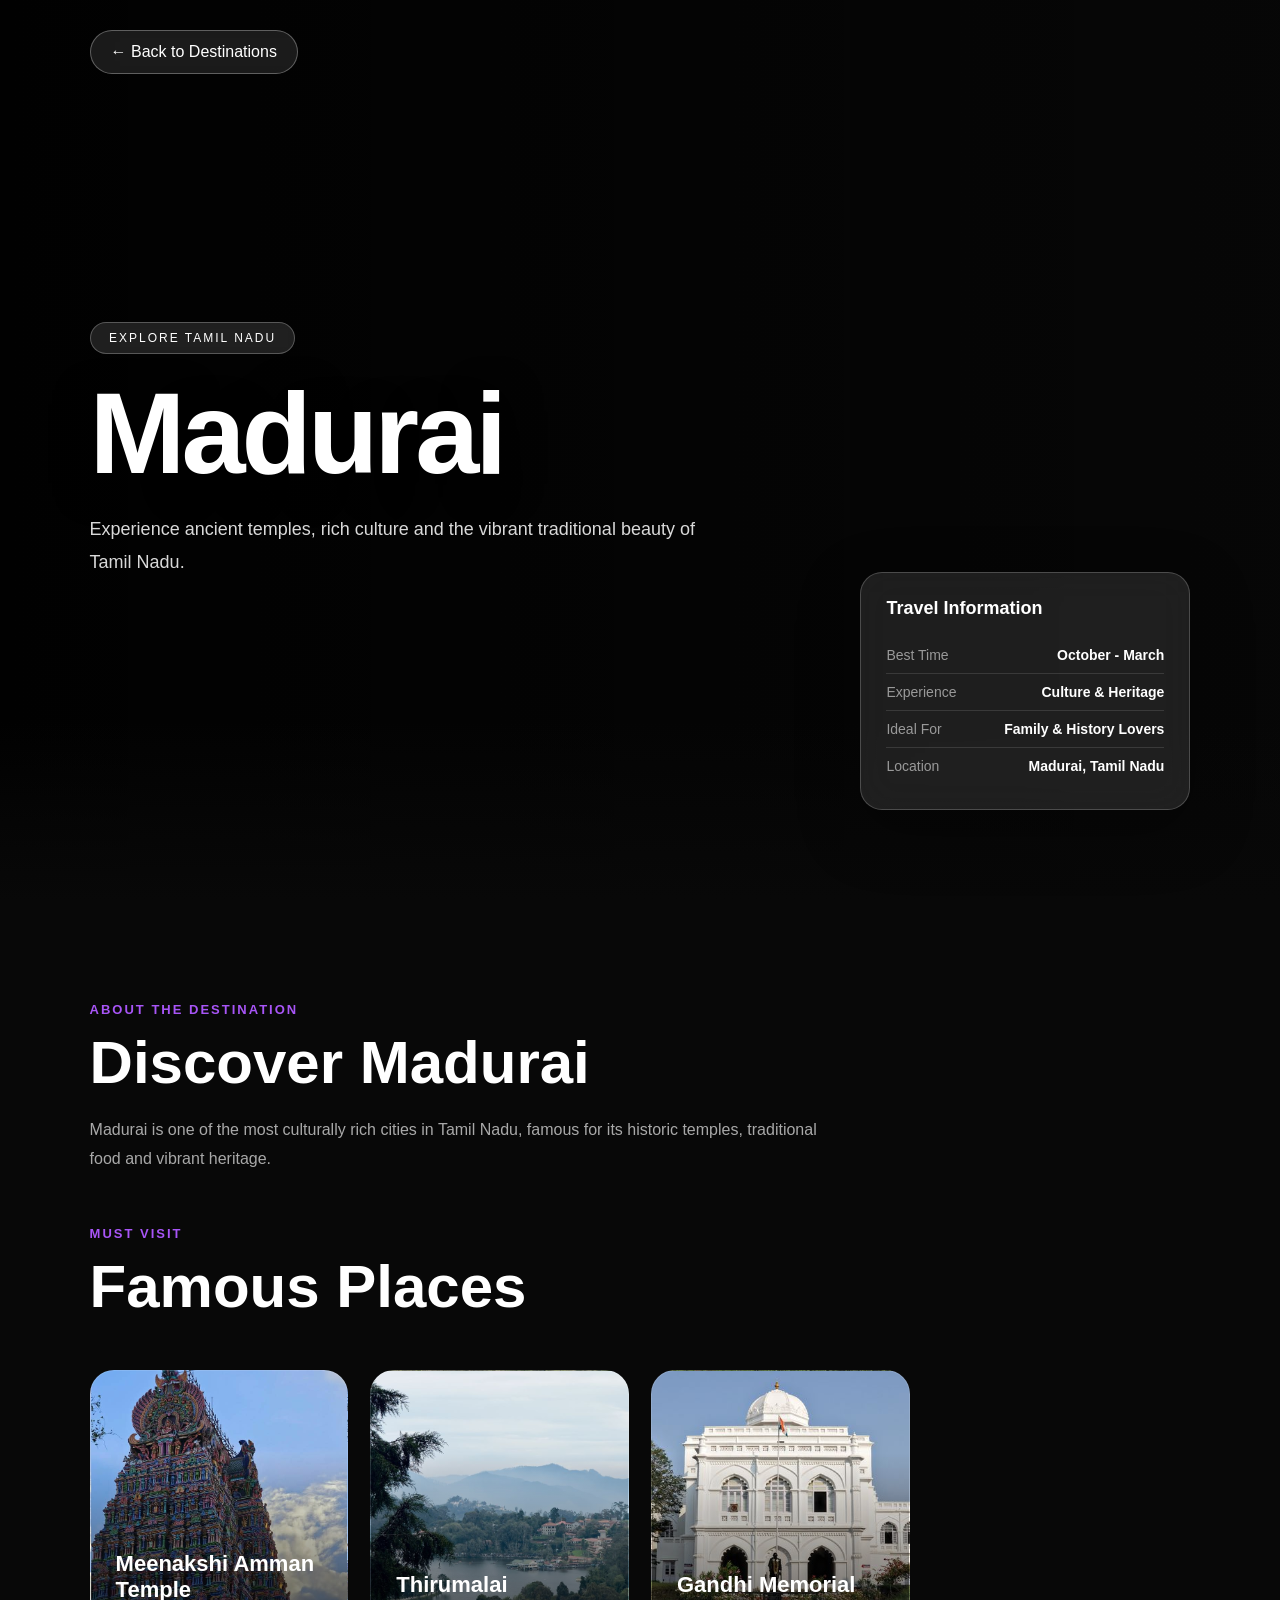
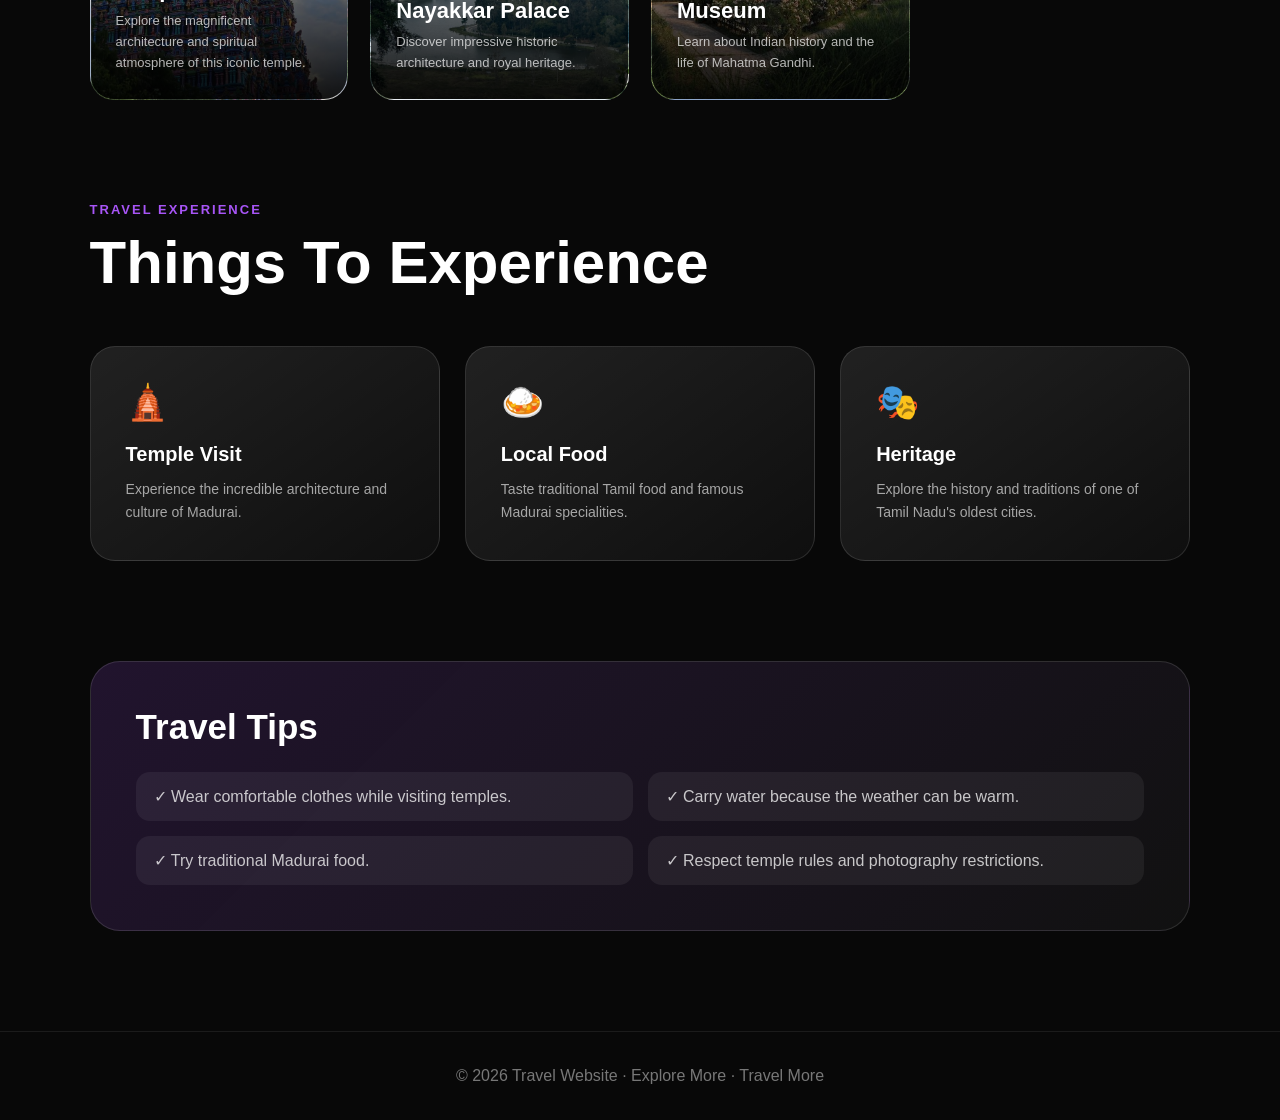
==== commit 5c555d46: "Update Gurudev Travels website" ====
--- a/destination-details.html
+++ b/destination-details.html
@@ -918,25 +918,25 @@
                     {
                         name: "Ooty Lake",
                         text: "Enjoy peaceful boating and beautiful views.",
-                        image: "https://images.unsplash.com/photo-1500534623283-312aade485b7?auto=format&fit=crop&w=900&q=80"
+                        image: "assets/img/ooty_lake.png"
                     },
 
                     {
                         name: "Doddabetta Peak",
                         text: "Enjoy panoramic views of the Nilgiri hills.",
-                        image: "https://images.unsplash.com/photo-1464822759023-fed622ff2c3b?auto=format&fit=crop&w=900&q=80"
+                        image: "assets/img/ooty_doddabetta_peak.png"
                     },
 
                     {
                         name: "Tea Gardens",
                         text: "Walk through beautiful green tea plantations.",
-                        image: "https://images.unsplash.com/photo-1597318181409-cf64d0f5f7c0?auto=format&fit=crop&w=900&q=80"
+                        image: "assets/img/ooty_tea_garden.png"
                     },
 
                     {
                         name: "Botanical Garden",
                         text: "Explore colourful plants and peaceful gardens.",
-                        image: "https://images.unsplash.com/photo-1585320806297-9794b3e4eeae?auto=format&fit=crop&w=900&q=80"
+                        image: "assets/img/ooty_garden.png"
                     }
 
                 ],
@@ -994,25 +994,25 @@
                     {
                         name: "Kodaikanal Lake",
                         text: "Enjoy boating and peaceful views around the lake.",
-                        image: "https://images.unsplash.com/photo-1500534623283-312aade485b7?auto=format&fit=crop&w=900&q=80"
-                    },
-
-                    {
-                        name: "Coaker's Walk",
-                        text: "Enjoy beautiful valley views from this scenic walkway.",
-                        image: "https://images.unsplash.com/photo-1464822759023-fed622ff2c3b?auto=format&fit=crop&w=900&q=80"
-                    },
+                        image: "assets/img/kodai_lake.png"
+                    },
+
+                    // {
+                    //     name: "Coaker's Walk",
+                    //     text: "Enjoy beautiful valley views from this scenic walkway.",
+                    //     image: "assets/img/ooty_doddabetta_peak.png"
+                    // },
 
                     {
                         name: "Pillar Rocks",
                         text: "See the famous tall rock formations surrounded by mist.",
-                        image: "https://images.unsplash.com/photo-1500534623283-312aade485b7?auto=format&fit=crop&w=900&q=80"
+                        image: "assets/img/kodai_pillar_rocks.png"
                     },
 
                     {
                         name: "Silver Cascade",
                         text: "Visit one of the popular waterfalls near Kodaikanal.",
-                        image: "https://images.unsplash.com/photo-1433086966358-54859d0ed716?auto=format&fit=crop&w=900&q=80"
+                        image: "assets/img/kodai_majestic_silver.png"
                     }
 
                 ],
@@ -1070,26 +1070,26 @@
                     {
                         name: "Meenakshi Amman Temple",
                         text: "Explore the magnificent architecture and spiritual atmosphere of this iconic temple.",
-                        image: "https://images.unsplash.com/photo-1600100397608-f010f7c1f2a6?auto=format&fit=crop&w=900&q=80"
+                        image: "assets/img/madurai_temple.png"
                     },
 
                     {
                         name: "Thirumalai Nayakkar Palace",
                         text: "Discover impressive historic architecture and royal heritage.",
-                        image: "https://images.unsplash.com/photo-1524492412937-b28074a5d7da?auto=format&fit=crop&w=900&q=80"
+                        image: "assets/img/kodai_lake.png"
                     },
 
                     {
                         name: "Gandhi Memorial Museum",
                         text: "Learn about Indian history and the life of Mahatma Gandhi.",
-                        image: "https://images.unsplash.com/photo-1564507592333-c60657eea523?auto=format&fit=crop&w=900&q=80"
-                    },
-
-                    {
-                        name: "Vaigai River",
-                        text: "Enjoy the local atmosphere around the historic Vaigai River.",
-                        image: "https://images.unsplash.com/photo-1470252649378-9c29740c9fa8?auto=format&fit=crop&w=900&q=80"
-                    }
+                        image: "assets/img/madurai_ghandhi.png"
+                    },
+
+                    // {
+                    //     name: "Vaigai River",
+                    //     text: "Enjoy the local atmosphere around the historic Vaigai River.",
+                    //     image: "assets/img/kodai_lake.png"
+                    // }
 
                 ],
 
@@ -1146,25 +1146,25 @@
                     {
                         name: "Ramanathaswamy Temple",
                         text: "Visit the famous temple known for its magnificent corridors.",
-                        image: "https://images.unsplash.com/photo-1564507592333-c60657eea523?auto=format&fit=crop&w=900&q=80"
+                        image: "assets/img/ramesh_temple.png"
                     },
 
                     {
                         name: "Pamban Bridge",
                         text: "Enjoy the spectacular sea views around the historic bridge.",
-                        image: "https://images.unsplash.com/photo-1500534623283-312aade485b7?auto=format&fit=crop&w=900&q=80"
+                        image: "assets/img/ramesh_pamban_bridge.png"
                     },
 
                     {
                         name: "Dhanushkodi",
                         text: "Explore the fascinating coastal landscape of Dhanushkodi.",
-                        image: "https://images.unsplash.com/photo-1507525428034-b723cf961d3e?auto=format&fit=crop&w=900&q=80"
+                        image: "assets/img/ramesh_dhanushkodi.png"
                     },
 
                     {
                         name: "Ariyaman Beach",
                         text: "Relax beside the peaceful coastal waters.",
-                        image: "https://images.unsplash.com/photo-1507525428034-b723cf961d3e?auto=format&fit=crop&w=900&q=80"
+                        image: "assets/img/ramesh_beach.png"
                     }
 
                 ],
@@ -1222,25 +1222,25 @@
                     {
                         name: "Vivekananda Rock Memorial",
                         text: "Visit the iconic memorial located in the sea.",
-                        image: "https://images.unsplash.com/photo-1507525428034-b723cf961d3e?auto=format&fit=crop&w=900&q=80"
+                        image: "assets/img/kanya_vivekanand.png"
                     },
 
                     {
                         name: "Thiruvalluvar Statue",
                         text: "See the magnificent statue standing beside the memorial.",
-                        image: "https://images.unsplash.com/photo-1500534623283-312aade485b7?auto=format&fit=crop&w=900&q=80"
+                        image: "assets/img/kanya_thiruvallluvar.png"
                     },
 
                     {
                         name: "Sunset Point",
                         text: "Enjoy beautiful evening views over the ocean.",
-                        image: "https://images.unsplash.com/photo-1500534623283-312aade485b7?auto=format&fit=crop&w=900&q=80"
+                        image: "assets/img/kanja_sunset.png"
                     },
 
                     {
                         name: "Kanyakumari Beach",
                         text: "Relax and enjoy the coastal atmosphere.",
-                        image: "https://images.unsplash.com/photo-1507525428034-b723cf961d3e?auto=format&fit=crop&w=900&q=80"
+                        image: "assets/img/kanya_beach.png"
                     }
 
                 ],
@@ -1298,26 +1298,26 @@
                     {
                         name: "Yercaud Lake",
                         text: "Enjoy boating and peaceful surroundings.",
-                        image: "https://images.unsplash.com/photo-1500534623283-312aade485b7?auto=format&fit=crop&w=900&q=80"
-                    },
-
-                    {
-                        name: "Pagoda Point",
-                        text: "Enjoy panoramic views of the surrounding valleys.",
-                        image: "https://images.unsplash.com/photo-1464822759023-fed622ff2c3b?auto=format&fit=crop&w=900&q=80"
-                    },
-
-                    {
-                        name: "Lady's Seat",
-                        text: "Relax at one of Yercaud's famous viewpoints.",
-                        image: "https://images.unsplash.com/photo-1464822759023-fed622ff2c3b?auto=format&fit=crop&w=900&q=80"
-                    },
-
-                    {
-                        name: "Coffee Plantations",
-                        text: "Explore the green coffee-growing landscapes.",
-                        image: "https://images.unsplash.com/photo-1447933601403-0c6688de566e?auto=format&fit=crop&w=900&q=80"
-                    }
+                        image: "assets/img/yercaud_lake.png"
+                    },
+
+                    {
+                        name: "Garden",
+                        text: "Beautiful place surrounded by colorful flowers",
+                        image: "assets/img/yercaud_garden.png"
+                    },
+
+                    // {
+                    //     name: "Lady's Seat",
+                    //     text: "Relax at one of Yercaud's famous viewpoints.",
+                    //     image: "assets/img/kanya_beach.png"
+                    // },
+
+                    // {
+                    //     name: "Coffee Plantations",
+                    //     text: "Explore the green coffee-growing landscapes.",
+                    //     image: "assets/img/kanya_beach.png"
+                    // }
 
                 ],
 
@@ -1374,25 +1374,25 @@
                     {
                         name: "Brihadeeswarar Temple",
                         text: "Explore the magnificent Chola-era temple architecture.",
-                        image: "https://images.unsplash.com/photo-1564507592333-c60657eea523?auto=format&fit=crop&w=900&q=80"
+                        image: "assets/img/thanja_temple.png"
                     },
 
                     {
                         name: "Thanjavur Palace",
                         text: "Discover the royal history and architecture of Thanjavur.",
-                        image: "https://images.unsplash.com/photo-1524492412937-b28074a5d7da?auto=format&fit=crop&w=900&q=80"
+                        image: "assets/img/thanja_palace.png"
                     },
 
                     {
                         name: "Saraswathi Mahal Library",
                         text: "Explore an important centre of traditional manuscripts and knowledge.",
-                        image: "https://images.unsplash.com/photo-1507842217343-583bb7270b66?auto=format&fit=crop&w=900&q=80"
+                        image: "assets/img/thanja_maratha_palace.png"
                     },
 
                     {
                         name: "Art & Handicrafts",
                         text: "Discover famous traditional Thanjavur artistic work.",
-                        image: "https://images.unsplash.com/photo-1577083552431-6e5fd01988f5?auto=format&fit=crop&w=900&q=80"
+                        image: "assets/img/thanja_bhoma.png"
                     }
 
                 ],
@@ -1450,25 +1450,25 @@
                     {
                         name: "Adiyogi",
                         text: "Visit the famous giant Adiyogi statue near the foothills.",
-                        image: "https://images.unsplash.com/photo-1548013146-72479768bada?auto=format&fit=crop&w=900&q=80"
+                        image: "assets/img/coimb_shiva.png"
                     },
 
                     {
                         name: "Marudamalai Temple",
                         text: "Explore the famous hill temple surrounded by nature.",
-                        image: "https://images.unsplash.com/photo-1564507592333-c60657eea523?auto=format&fit=crop&w=900&q=80"
+                        image: "assets/img/coimb_marudhamalai.png"
                     },
 
                     {
                         name: "Siruvani",
                         text: "Enjoy the scenic natural surroundings of the Siruvani region.",
-                        image: "https://images.unsplash.com/photo-1433086966358-54859d0ed716?auto=format&fit=crop&w=900&q=80"
+                        image: "assets/img/coimb_sirvani_waterfall.png"
                     },
 
                     {
                         name: "Valparai",
                         text: "Explore tea estates and beautiful mountain landscapes.",
-                        image: "https://images.unsplash.com/photo-1464822759023-fed622ff2c3b?auto=format&fit=crop&w=900&q=80"
+                        image: "assets/img/coimb_valparai.png"
                     }
 
                 ],
@@ -1526,26 +1526,26 @@
                     {
                         name: "Rockfort Temple",
                         text: "Climb the historic rock and enjoy city views.",
-                        image: "https://images.unsplash.com/photo-1564507592333-c60657eea523?auto=format&fit=crop&w=900&q=80"
+                        image: "assets/img/trichy_ganpathi_temple.png"
                     },
 
                     {
                         name: "Sri Ranganathaswamy Temple",
                         text: "Explore the magnificent temple complex at Srirangam.",
-                        image: "https://images.unsplash.com/photo-1564507592333-c60657eea523?auto=format&fit=crop&w=900&q=80"
+                        image: "assets/img/tichy_temple.png"
                     },
 
                     {
                         name: "Kallanai",
                         text: "Visit the historic Grand Anicut across the Cauvery River.",
-                        image: "https://images.unsplash.com/photo-1470252649378-9c29740c9fa8?auto=format&fit=crop&w=900&q=80"
-                    },
-
-                    {
-                        name: "Srirangam",
-                        text: "Discover the historic island town and its cultural heritage.",
-                        image: "https://images.unsplash.com/photo-1524492412937-b28074a5d7da?auto=format&fit=crop&w=900&q=80"
-                    }
+                        image: "assets/img/tichy_kallanai.png"
+                    },
+
+                    // {
+                    //     name: "Srirangam",
+                    //     text: "Discover the historic island town and its cultural heritage.",
+                    //     image: "assets/img/coimb_valparai.png"
+                    // }
 
                 ],
 
@@ -1602,26 +1602,26 @@
                     {
                         name: "Velankanni Basilica",
                         text: "Visit the famous Basilica and experience its peaceful atmosphere.",
-                        image: "https://images.unsplash.com/photo-1524492412937-b28074a5d7da?auto=format&fit=crop&w=900&q=80"
+                        image: "assets/img/velan_basilica.png"
                     },
 
                     {
                         name: "Velankanni Beach",
                         text: "Relax and enjoy the peaceful coastal surroundings.",
-                        image: "https://images.unsplash.com/photo-1507525428034-b723cf961d3e?auto=format&fit=crop&w=900&q=80"
-                    },
-
-                    {
-                        name: "Nagapattinam",
-                        text: "Explore nearby coastal attractions and local culture.",
-                        image: "https://images.unsplash.com/photo-1470252649378-9c29740c9fa8?auto=format&fit=crop&w=900&q=80"
-                    },
-
-                    {
-                        name: "Local Streets",
-                        text: "Experience the local atmosphere around the pilgrimage town.",
-                        image: "https://images.unsplash.com/photo-1519817650390-64a93db51149?auto=format&fit=crop&w=900&q=80"
-                    }
+                        image: "assets/img/velan_beach.png"
+                    },
+
+                    // {
+                    //     name: "Nagapattinam",
+                    //     text: "Explore nearby coastal attractions and local culture.",
+                    //     image: "assets/img/tichy_kallanai.png"
+                    // },
+
+                    // {
+                    //     name: "Local Streets",
+                    //     text: "Experience the local atmosphere around the pilgrimage town.",
+                    //     image: "assets/img/tichy_kallanai.png"
+                    // }
 
                 ],
 
@@ -1649,81 +1649,6 @@
 
             },
 
-
-            "Chennai": {
-
-                image:
-                    "https://images.unsplash.com/photo-1582510003544-4d00b7f74220?auto=format&fit=crop&w=1600&q=85",
-
-                description:
-                    "Experience beaches, culture, food, shopping and the vibrant city life of Tamil Nadu's capital.",
-
-                bestTime:
-                    "November - February",
-
-                experience:
-                    "City & Beach",
-
-                idealFor:
-                    "Family & Friends",
-
-                location:
-                    "Chennai, Tamil Nadu",
-
-                about:
-                    "Chennai is a vibrant coastal city known for Marina Beach, temples, cultural attractions, shopping and delicious South Indian food.",
-
-                places: [
-
-                    {
-                        name: "Marina Beach",
-                        text: "Enjoy one of India's famous urban beaches.",
-                        image: "https://images.unsplash.com/photo-1507525428034-b723cf961d3e?auto=format&fit=crop&w=900&q=80"
-                    },
-
-                    {
-                        name: "Kapaleeshwarar Temple",
-                        text: "Explore beautiful traditional Dravidian architecture.",
-                        image: "https://images.unsplash.com/photo-1564507592333-c60657eea523?auto=format&fit=crop&w=900&q=80"
-                    },
-
-                    {
-                        name: "Fort St. George",
-                        text: "Discover an important historic landmark of Chennai.",
-                        image: "https://images.unsplash.com/photo-1524492412937-b28074a5d7da?auto=format&fit=crop&w=900&q=80"
-                    },
-
-                    {
-                        name: "Mylapore",
-                        text: "Explore traditional streets, temples and local culture.",
-                        image: "https://images.unsplash.com/photo-1519817650390-64a93db51149?auto=format&fit=crop&w=900&q=80"
-                    }
-
-                ],
-
-                experiences: [
-
-                    ["🌊", "Beach", "Enjoy the beautiful Chennai coastline."],
-
-                    ["🍛", "Food", "Taste traditional South Indian food and Chennai specialities."],
-
-                    ["🛍️", "Shopping", "Explore markets, shopping streets and modern malls."]
-
-                ],
-
-                tips: [
-
-                    "Avoid travelling during peak traffic hours.",
-
-                    "Carry water because Chennai can be hot.",
-
-                    "Use comfortable footwear for sightseeing.",
-
-                    "Visit beaches during morning or evening."
-
-                ]
-
-            }
 
         };
 
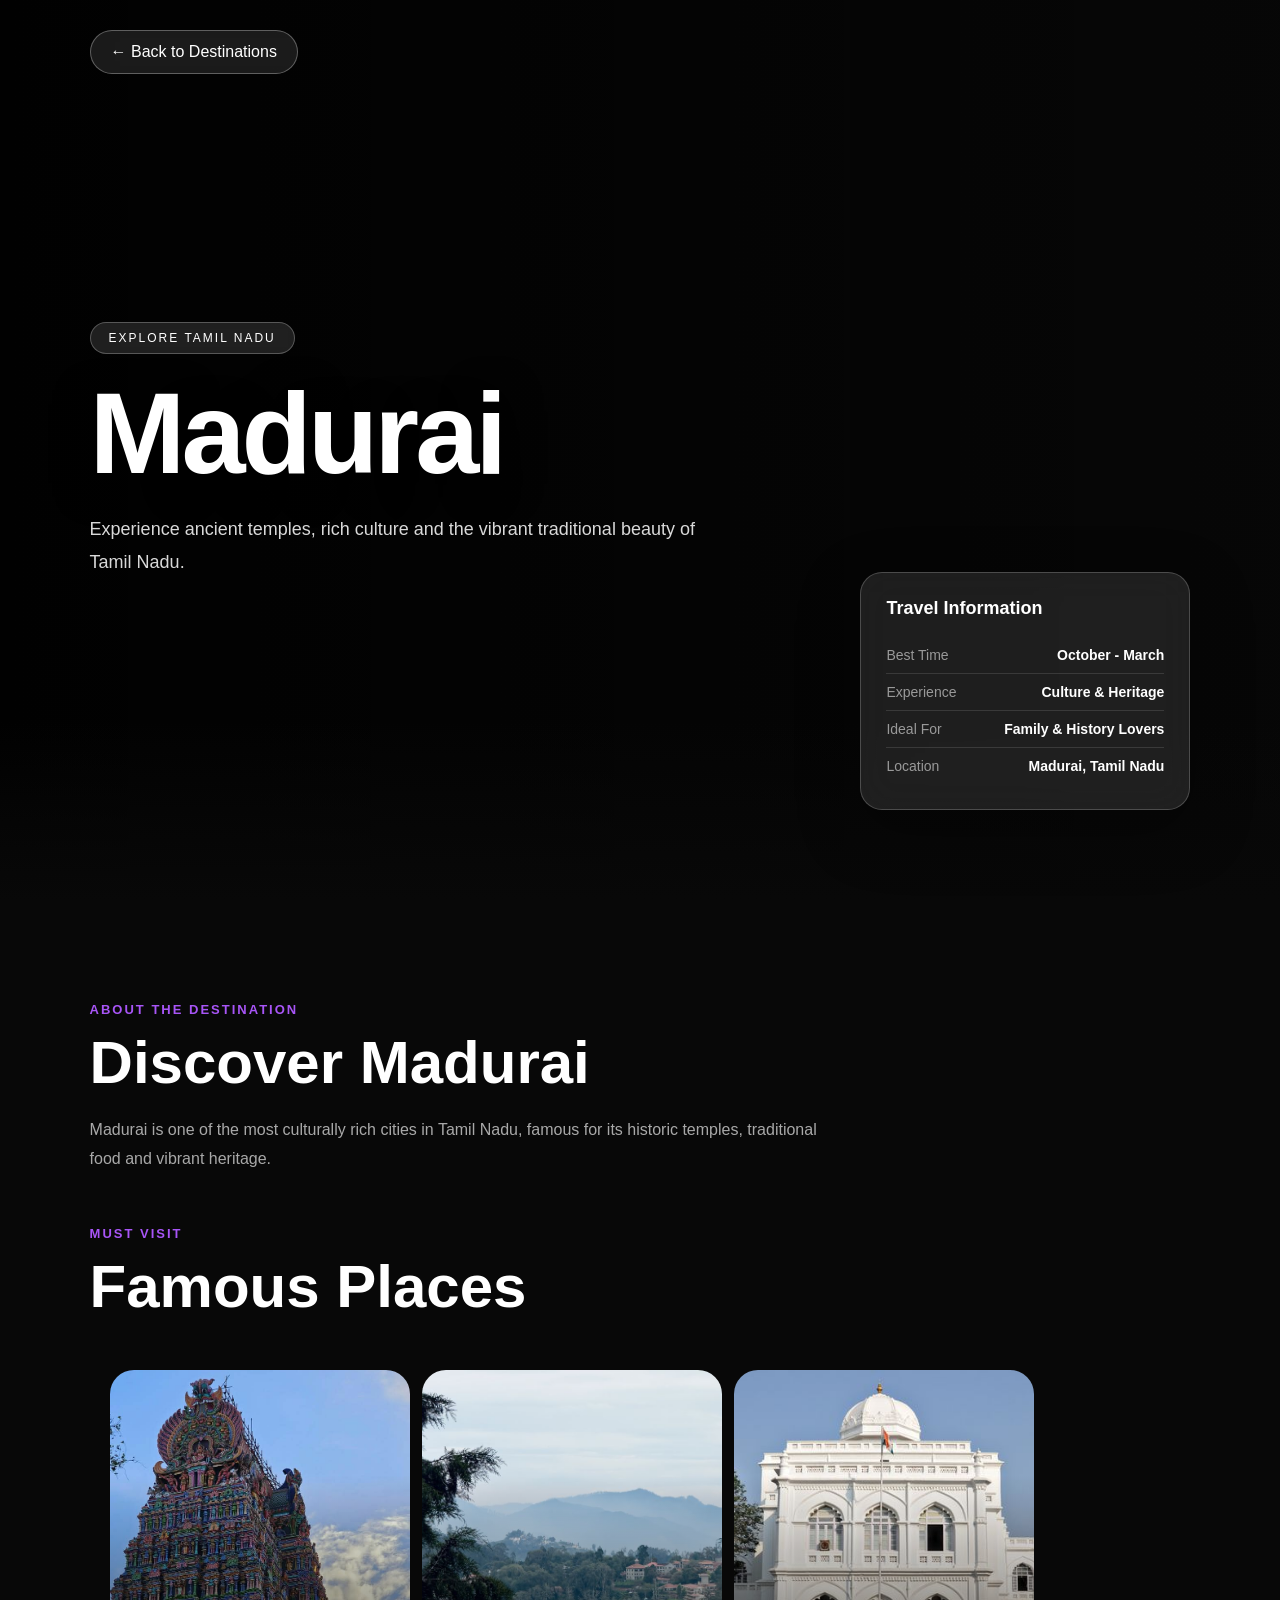
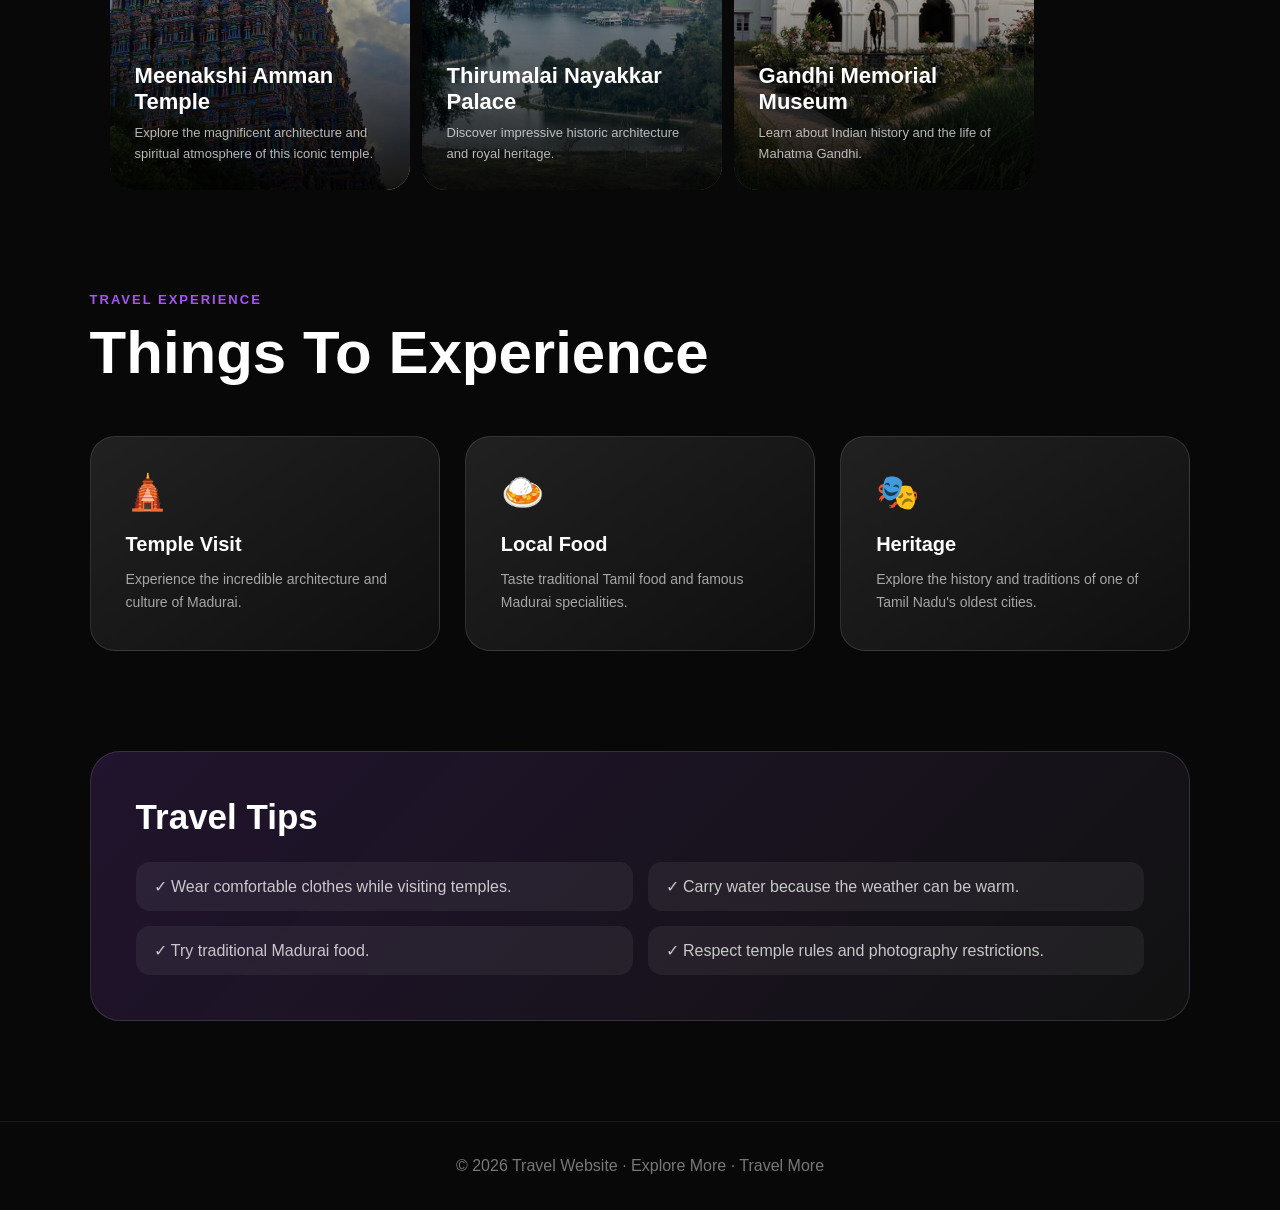
==== commit cf444a5a: "Update Gurudev Travels website" ====
--- a/destination-details.html
+++ b/destination-details.html
@@ -8,7 +8,6 @@
     <title>Destination Details</title>
 
     <style>
-
         * {
             margin: 0;
             padding: 0;
@@ -57,12 +56,10 @@
             inset: 0;
 
             background:
-                linear-gradient(
-                    90deg,
-                    rgba(0,0,0,0.88),
-                    rgba(0,0,0,0.55),
-                    rgba(0,0,0,0.20)
-                );
+                linear-gradient(90deg,
+                    rgba(0, 0, 0, 0.88),
+                    rgba(0, 0, 0, 0.55),
+                    rgba(0, 0, 0, 0.20));
 
             z-index: 0;
         }
@@ -81,10 +78,8 @@
             height: 180px;
 
             background:
-                linear-gradient(
-                    transparent,
-                    #080808
-                );
+                linear-gradient(transparent,
+                    #080808);
 
             z-index: 1;
         }
@@ -105,7 +100,7 @@
 
             padding: 12px 20px;
 
-            border: 1px solid rgba(255,255,255,0.3);
+            border: 1px solid rgba(255, 255, 255, 0.3);
 
             border-radius: 30px;
 
@@ -113,7 +108,7 @@
 
             text-decoration: none;
 
-            background: rgba(255,255,255,0.10);
+            background: rgba(255, 255, 255, 0.10);
 
             backdrop-filter: blur(12px);
 
@@ -123,7 +118,7 @@
 
         .back-btn:hover {
 
-            background: rgba(255,255,255,0.22);
+            background: rgba(255, 255, 255, 0.22);
 
             transform: translateX(-4px);
         }
@@ -151,9 +146,9 @@
 
             border-radius: 30px;
 
-            background: rgba(255,255,255,0.12);
-
-            border: 1px solid rgba(255,255,255,0.25);
+            background: rgba(255, 255, 255, 0.12);
+
+            border: 1px solid rgba(255, 255, 255, 0.25);
 
             backdrop-filter: blur(10px);
 
@@ -178,7 +173,7 @@
             letter-spacing: -4px;
 
             text-shadow:
-                0 10px 40px rgba(0,0,0,0.6);
+                0 10px 40px rgba(0, 0, 0, 0.6);
         }
 
 
@@ -190,7 +185,7 @@
 
             line-height: 1.8;
 
-            color: rgba(255,255,255,0.85);
+            color: rgba(255, 255, 255, 0.85);
         }
 
 
@@ -213,14 +208,14 @@
 
             border-radius: 22px;
 
-            background: rgba(255,255,255,0.10);
-
-            border: 1px solid rgba(255,255,255,0.20);
+            background: rgba(255, 255, 255, 0.10);
+
+            border: 1px solid rgba(255, 255, 255, 0.20);
 
             backdrop-filter: blur(18px);
 
             box-shadow:
-                0 20px 60px rgba(0,0,0,0.35);
+                0 20px 60px rgba(0, 0, 0, 0.35);
         }
 
 
@@ -242,7 +237,7 @@
 
             padding: 10px 0;
 
-            border-bottom: 1px solid rgba(255,255,255,0.12);
+            border-bottom: 1px solid rgba(255, 255, 255, 0.12);
 
             font-size: 14px;
         }
@@ -256,7 +251,7 @@
 
         .info-row span:first-child {
 
-            color: rgba(255,255,255,0.55);
+            color: rgba(255, 255, 255, 0.55);
         }
 
 
@@ -304,7 +299,7 @@
 
             margin-top: 20px;
 
-            color: rgba(255,255,255,0.65);
+            color: rgba(255, 255, 255, 0.65);
 
             line-height: 1.8;
 
@@ -316,96 +311,81 @@
            FAMOUS PLACES
         ========================= */
 
-        .places-grid {
-
-            display: grid;
-
-            grid-template-columns:
-                repeat(4, 1fr);
-
-            gap: 22px;
-        }
-
-
-        .place-card {
-
-            min-height: 330px;
-
-            padding: 25px;
-
-            display: flex;
-
-            flex-direction: column;
-
-            justify-content: flex-end;
-
-            border-radius: 24px;
-
-            overflow: hidden;
-
-            position: relative;
-
-            background-size: cover;
-
-            background-position: center;
-
-            border: 1px solid rgba(255,255,255,0.12);
-
-            transition:
-                transform 0.4s ease,
-                box-shadow 0.4s ease;
-        }
-
-
-        .place-card::before {
-
-            content: "";
-
-            position: absolute;
-
-            inset: 0;
-
-            background:
-                linear-gradient(
-                    transparent 25%,
-                    rgba(0,0,0,0.90)
-                );
-        }
-
-
-        .place-card:hover {
-
-            transform: translateY(-10px);
-
-            box-shadow:
-                0 25px 50px rgba(0,0,0,0.45);
-        }
-
-
-        .place-card-content {
-
-            position: relative;
-
-            z-index: 2;
-        }
-
-
-        .place-card h3 {
-
-            font-size: 22px;
-
-            margin-bottom: 8px;
-        }
-
-
-        .place-card p {
-
-            color: rgba(255,255,255,0.70);
-
-            font-size: 13px;
-
-            line-height: 1.6;
-        }
+
+
+/* =========================
+   FAMOUS PLACES
+========================= */
+
+.places-grid {
+    display: grid;
+    grid-template-columns: repeat(4, 290px);
+    gap: 22px;
+    width: 100%;
+    justify-content: start;
+    align-items: stretch;
+    padding-left: 20px;
+}
+.place-card {
+    width: 300px;
+    height: 420px;
+    min-width: 260px;
+    box-sizing: border-box;
+
+    padding: 25px;
+    display: flex;
+    flex-direction: column;
+    justify-content: flex-end;
+
+    border-radius: 24px;
+    overflow: hidden;
+    position: relative;
+
+    background-size: cover;
+    background-position: center;
+    background-repeat: no-repeat;
+}
+
+
+.place-card::before {
+    content: "";
+    position: absolute;
+    inset: 0;
+
+    background: linear-gradient(
+        to bottom,
+        transparent 25%,
+        rgba(0, 0, 0, 0.90)
+    );
+
+    pointer-events: none;
+}
+
+.place-card:hover {
+    transform: translateY(-6px);
+
+    box-shadow:
+        0 25px 50px rgba(0, 0, 0, 0.45);
+}
+
+.place-card-content {
+    position: relative;
+    z-index: 2;
+}
+
+.place-card h3 {
+    font-size: 22px;
+    margin-bottom: 8px;
+}
+
+.place-card p {
+    color: rgba(255, 255, 255, 0.70);
+    font-size: 13px;
+    line-height: 1.6;
+}
+
+
+
 
 
         /* =========================
@@ -432,13 +412,11 @@
             border-radius: 25px;
 
             background:
-                linear-gradient(
-                    145deg,
-                    rgba(255,255,255,0.10),
-                    rgba(255,255,255,0.03)
-                );
-
-            border: 1px solid rgba(255,255,255,0.12);
+                linear-gradient(145deg,
+                    rgba(255, 255, 255, 0.10),
+                    rgba(255, 255, 255, 0.03));
+
+            border: 1px solid rgba(255, 255, 255, 0.12);
 
             transition: 0.4s ease;
         }
@@ -449,7 +427,7 @@
             transform: translateY(-8px);
 
             border-color:
-                rgba(168,85,247,0.5);
+                rgba(168, 85, 247, 0.5);
         }
 
 
@@ -471,7 +449,7 @@
 
         .experience-card p {
 
-            color: rgba(255,255,255,0.62);
+            color: rgba(255, 255, 255, 0.62);
 
             line-height: 1.7;
 
@@ -492,13 +470,11 @@
             border-radius: 30px;
 
             background:
-                linear-gradient(
-                    135deg,
-                    rgba(168,85,247,0.16),
-                    rgba(255,255,255,0.04)
-                );
-
-            border: 1px solid rgba(255,255,255,0.12);
+                linear-gradient(135deg,
+                    rgba(168, 85, 247, 0.16),
+                    rgba(255, 255, 255, 0.04));
+
+            border: 1px solid rgba(255, 255, 255, 0.12);
         }
 
 
@@ -527,9 +503,9 @@
 
             border-radius: 14px;
 
-            background: rgba(255,255,255,0.06);
-
-            color: rgba(255,255,255,0.75);
+            background: rgba(255, 255, 255, 0.06);
+
+            color: rgba(255, 255, 255, 0.75);
         }
 
 
@@ -543,10 +519,10 @@
 
             text-align: center;
 
-            color: rgba(255,255,255,0.45);
+            color: rgba(255, 255, 255, 0.45);
 
             border-top:
-                1px solid rgba(255,255,255,0.08);
+                1px solid rgba(255, 255, 255, 0.08);
         }
 
 
@@ -580,19 +556,15 @@
                 align-items: flex-start;
             }
 
-
-            .places-grid {
+ .places-grid {
+        grid-template-columns: repeat(2, minmax(0, 1fr));
+    }
+
+            .experience-grid {
 
                 grid-template-columns:
                     repeat(2, 1fr);
             }
-
-
-            .experience-grid {
-
-                grid-template-columns:
-                    repeat(2, 1fr);
-            }
         }
 
 
@@ -600,7 +572,7 @@
            MOBILE
         ========================= */
 
-        @media (max-width: 600px) {
+        @media (max-width: 700px) {
 
             .details-hero {
 
@@ -646,33 +618,39 @@
             }
 
 
-            .places-grid {
+     .places-grid {
+        grid-template-columns: minmax(0, 1fr);
+    }
+
+
+            .experience-grid {
 
                 grid-template-columns:
                     1fr;
             }
 
 
-            .experience-grid {
+            .tips-box {
+
+                padding: 25px;
+            }
+
+
+            .tips-list {
 
                 grid-template-columns:
                     1fr;
             }
-
-
-            .tips-box {
-
-                padding: 25px;
-            }
-
-
-            .tips-list {
-
-                grid-template-columns:
-                    1fr;
-            }
-        }
-
+        }
+
+
+
+        @media (min-width: 801px) and (max-width: 1000px) {
+    .place-card {
+        min-height: 480px;
+    }
+}
+  
     </style>
 </head>
 
@@ -682,15 +660,9 @@
 
     <!-- HERO -->
 
-    <section
-        class="details-hero"
-        id="detailsHero"
-    >
-
-        <a
-            href="index.html"
-            class="back-btn"
-        >
+    <section class="details-hero" id="detailsHero">
+
+        <a  href="index.html#discover" class="back-btn">
             ← Back to Destinations
         </a>
 
@@ -818,20 +790,14 @@
         </div>
 
 
-        <div
-            class="places-grid"
-            id="placesGrid"
-        >
+        <div class="places-grid" id="placesGrid">
         </div>
 
 
 
         <!-- EXPERIENCE -->
 
-        <div
-            class="section-title"
-            style="margin-top:100px;"
-        >
+        <div class="section-title" style="margin-top:100px;">
 
             <span>
                 TRAVEL EXPERIENCE
@@ -844,10 +810,7 @@
         </div>
 
 
-        <div
-            class="experience-grid"
-            id="experienceGrid"
-        >
+        <div class="experience-grid" id="experienceGrid">
         </div>
 
 
@@ -861,10 +824,7 @@
             </h2>
 
 
-            <div
-                class="tips-list"
-                id="tipsList"
-            >
+            <div class="tips-list" id="tipsList">
             </div>
 
         </div>
@@ -1740,7 +1700,7 @@
 
 
         destination.places.forEach(
-            function(placeData) {
+            function (placeData) {
 
                 placesGrid.innerHTML += `
 
@@ -1780,7 +1740,7 @@
 
 
         destination.experiences.forEach(
-            function(item) {
+            function (item) {
 
                 experienceGrid.innerHTML += `
 
@@ -1816,7 +1776,7 @@
 
 
         destination.tips.forEach(
-            function(tip) {
+            function (tip) {
 
                 tipsList.innerHTML += `
 
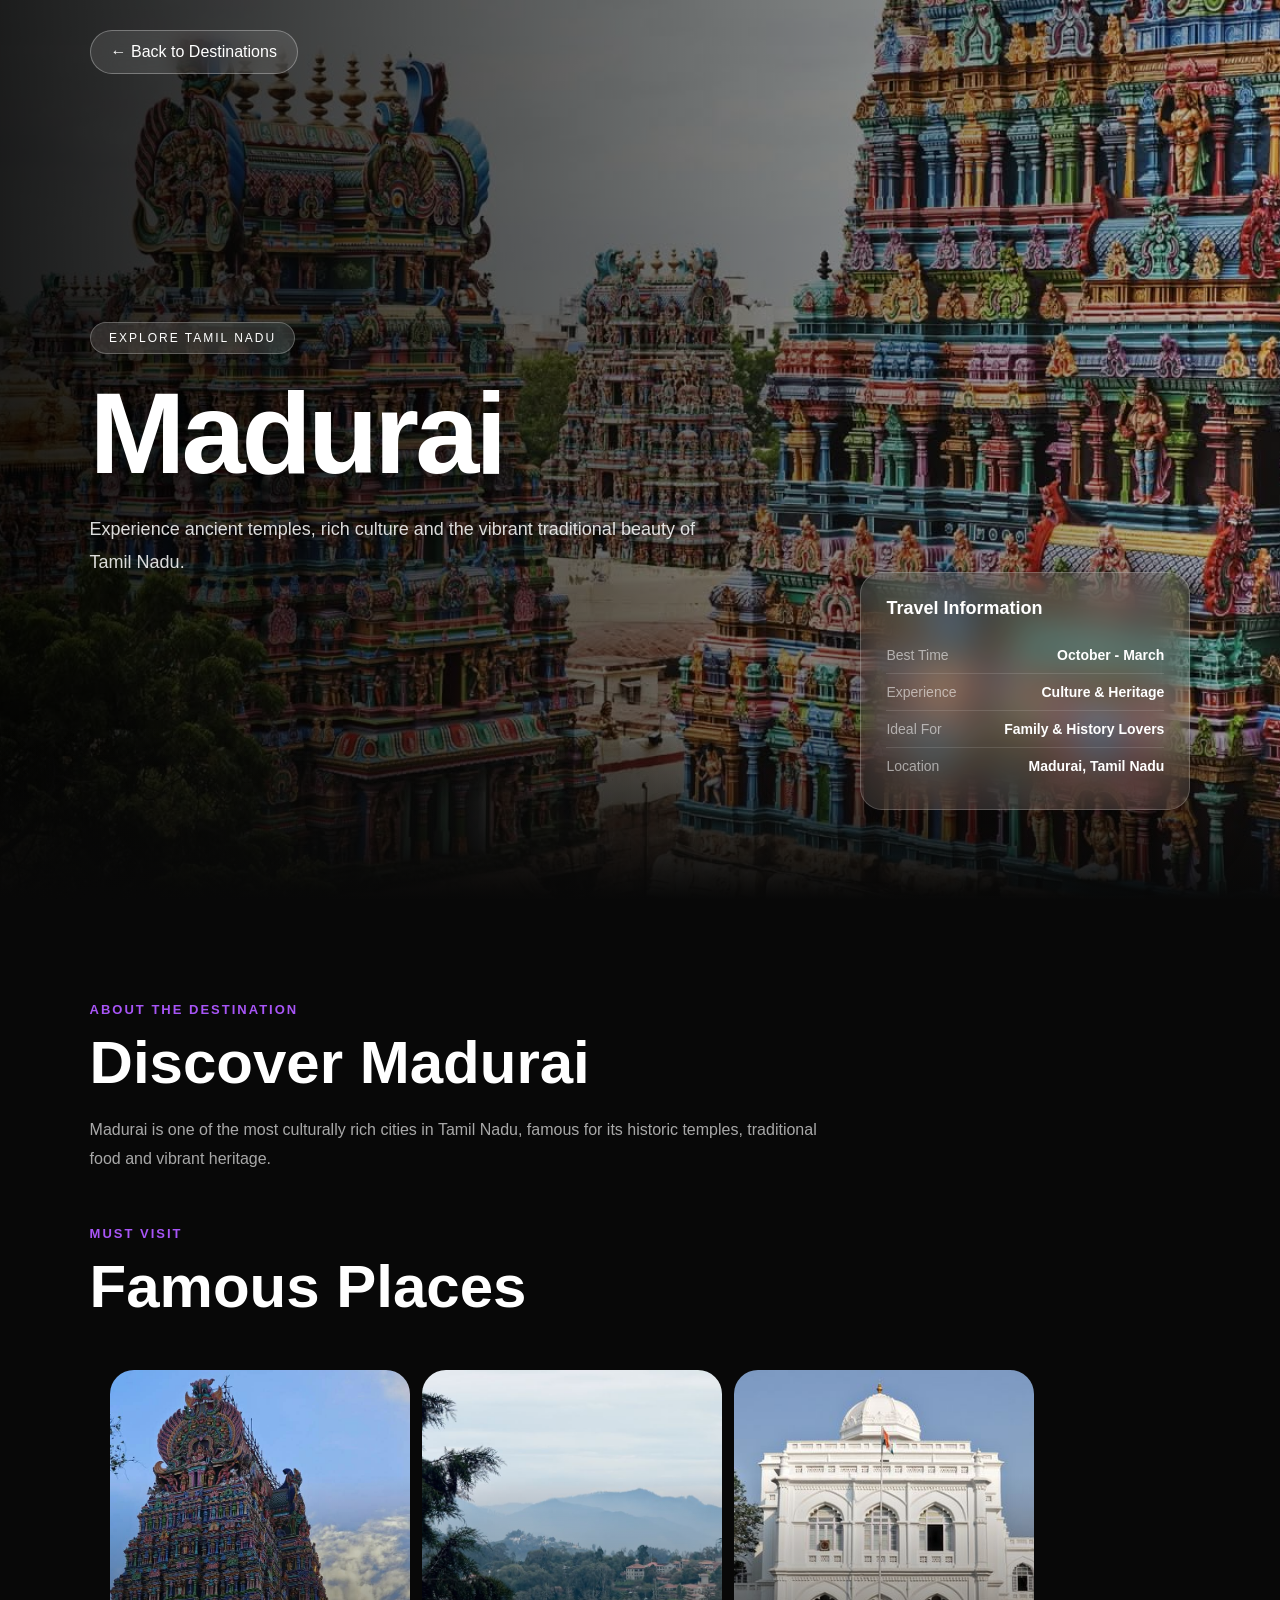
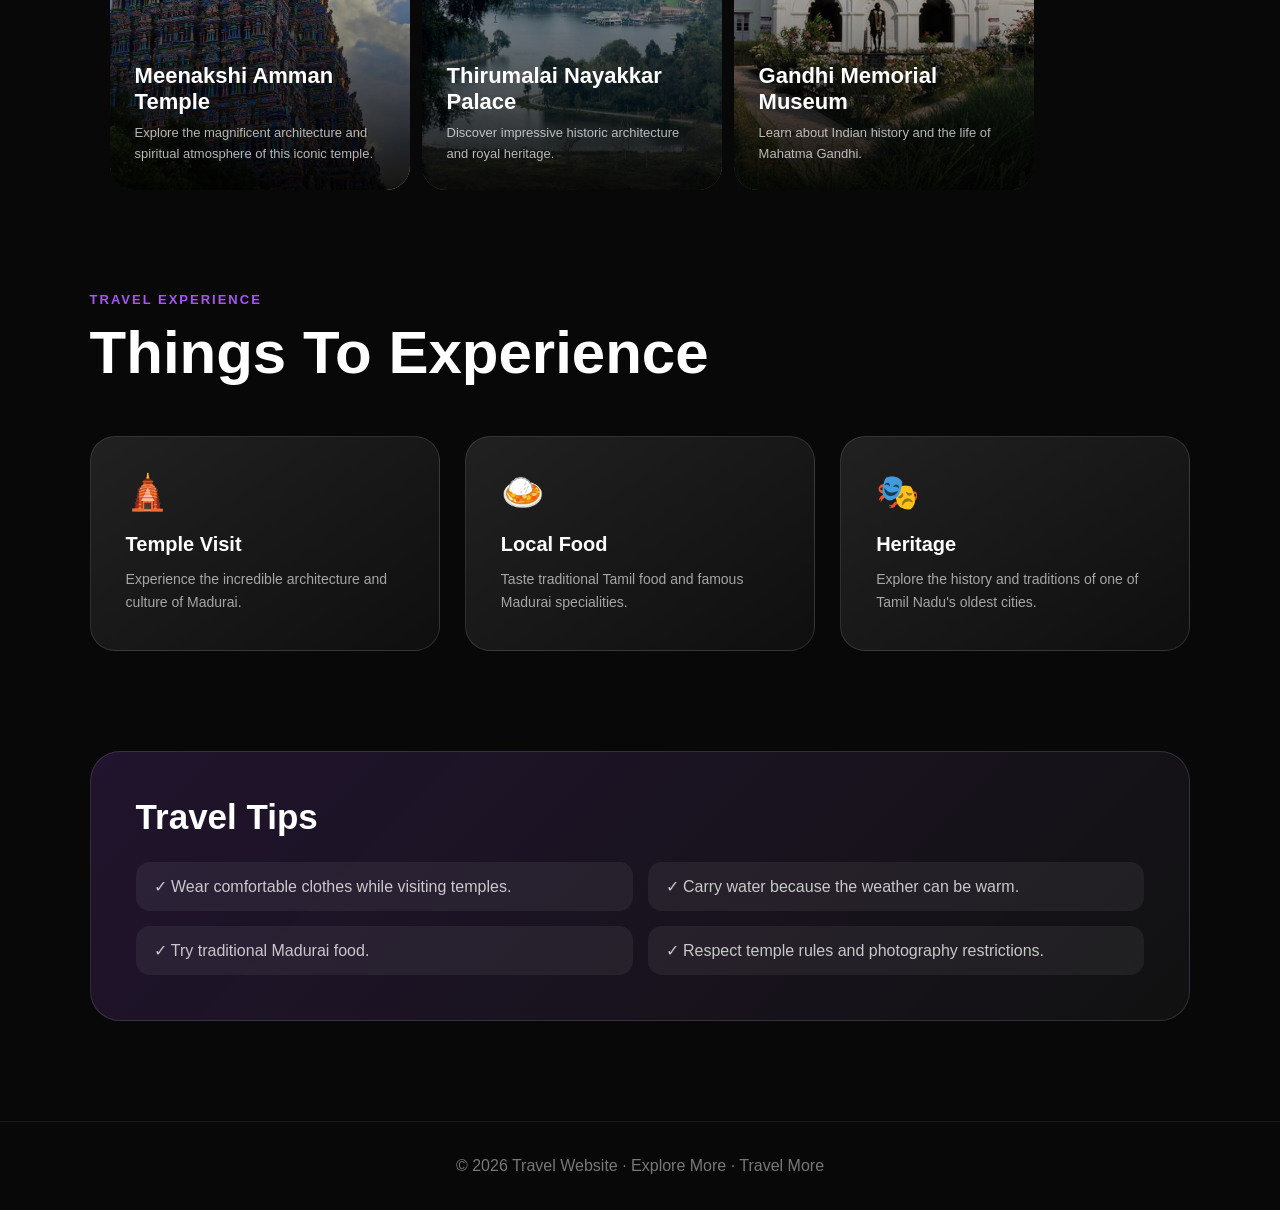
==== commit 7899b422: "Update website design and destination images" ====
--- a/destination-details.html
+++ b/destination-details.html
@@ -853,7 +853,7 @@
             "Ooty": {
 
                 image:
-                    "https://www.clubmahindra.com/blog/media/section_images/ultimate-o-8ac88a2da056a3d.jpg",
+                    "assets/img/ooty_main.png",
 
                 description:
                     "Escape into misty hills, peaceful lakes and beautiful tea gardens surrounded by nature.",
@@ -929,7 +929,7 @@
             "Kodaikanal": {
 
                 image:
-                    "https://commons.wikimedia.org/wiki/Special:FilePath/Boating_in_Kodaikanal_Lake_with_Mist.jpg?width=1000",
+                    "assets/img/kodai_main.png",
 
                 description:
                     "Discover cool mountain views, peaceful lakes and charming places surrounded by greenery.",
@@ -1005,7 +1005,7 @@
             "Madurai": {
 
                 image:
-                    "https://www.tamilnadutemples.in/img/madurai-meenakshi/madurai-meenakshi-4.jpg",
+                    "assets/img/madurai_main.png",
 
                 description:
                     "Experience ancient temples, rich culture and the vibrant traditional beauty of Tamil Nadu.",
@@ -1081,7 +1081,7 @@
             "Rameshwaram": {
 
                 image:
-                    "https://www.daiwikhotels.com/wp-content/uploads/2024/07/Rectangle-18262-3-2048x1262.jpg",
+                    "assets/img/ramesh_dhanushkodi.png",
 
                 description:
                     "Explore sacred temples, beautiful coastal views and one of Tamil Nadu's iconic destinations.",
@@ -1157,7 +1157,7 @@
             "Kanyakumari": {
 
                 image:
-                    "https://commons.wikimedia.org/wiki/Special:FilePath/Vivekananda_Rock_Memorial%2C_Kanyakumari.jpg?width=1000",
+                    "assets/img/kanya_beach.png",
 
                 description:
                     "Enjoy stunning ocean views, beautiful sunsets and the unique meeting point of three seas.",
@@ -1233,7 +1233,7 @@
             "Yercaud": {
 
                 image:
-                    "https://commons.wikimedia.org/wiki/Special:FilePath/Yercaud_lake.jpg?width=1000",
+                    "assets/img/yercaud_main.png",
 
                 description:
                     "Relax among green hills, peaceful lakes and scenic viewpoints in this beautiful hill station.",
@@ -1309,7 +1309,7 @@
             "Thanjavur": {
 
                 image:
-                    "https://commons.wikimedia.org/wiki/Special:FilePath/Brihadisvara_Temple_during_Maha_Shivaratri-WUS03611_%28edit%29.jpg?width=1000",
+                    "assets/img/thanja_main.png",
 
                 description:
                     "Discover magnificent temples, traditional art and the rich cultural heritage of Tamil Nadu.",
@@ -1385,7 +1385,7 @@
             "Coimbatore": {
 
                 image:
-                    "https://commons.wikimedia.org/wiki/Special:FilePath/Adiyogi_Shiva_steel_burst_2018.jpg?width=1000",
+                    "assets/img/coimb_main.png",
 
                 description:
                     "Explore waterfalls, temples, greenery and the beautiful natural surroundings of Coimbatore.",
@@ -1461,7 +1461,7 @@
             "Trichy": {
 
                 image:
-                    "https://commons.wikimedia.org/wiki/Special:FilePath/Rock_Fortress_-_Tiruchirappalli_-_India.JPG?width=1000",
+                    "assets/img/tirchy_main.png",
 
                 description:
                     "Visit historic temples, magnificent rock formations and fascinating cultural landmarks.",
@@ -1537,7 +1537,7 @@
             "Velankanni": {
 
                 image:
-                    "https://commons.wikimedia.org/wiki/Special:FilePath/Velankanni_Church_2026.jpg?width=1000",
+                    "assets/img/velan_main.png",
 
                 description:
                     "Experience a peaceful coastal destination known for its famous church and spiritual atmosphere.",
